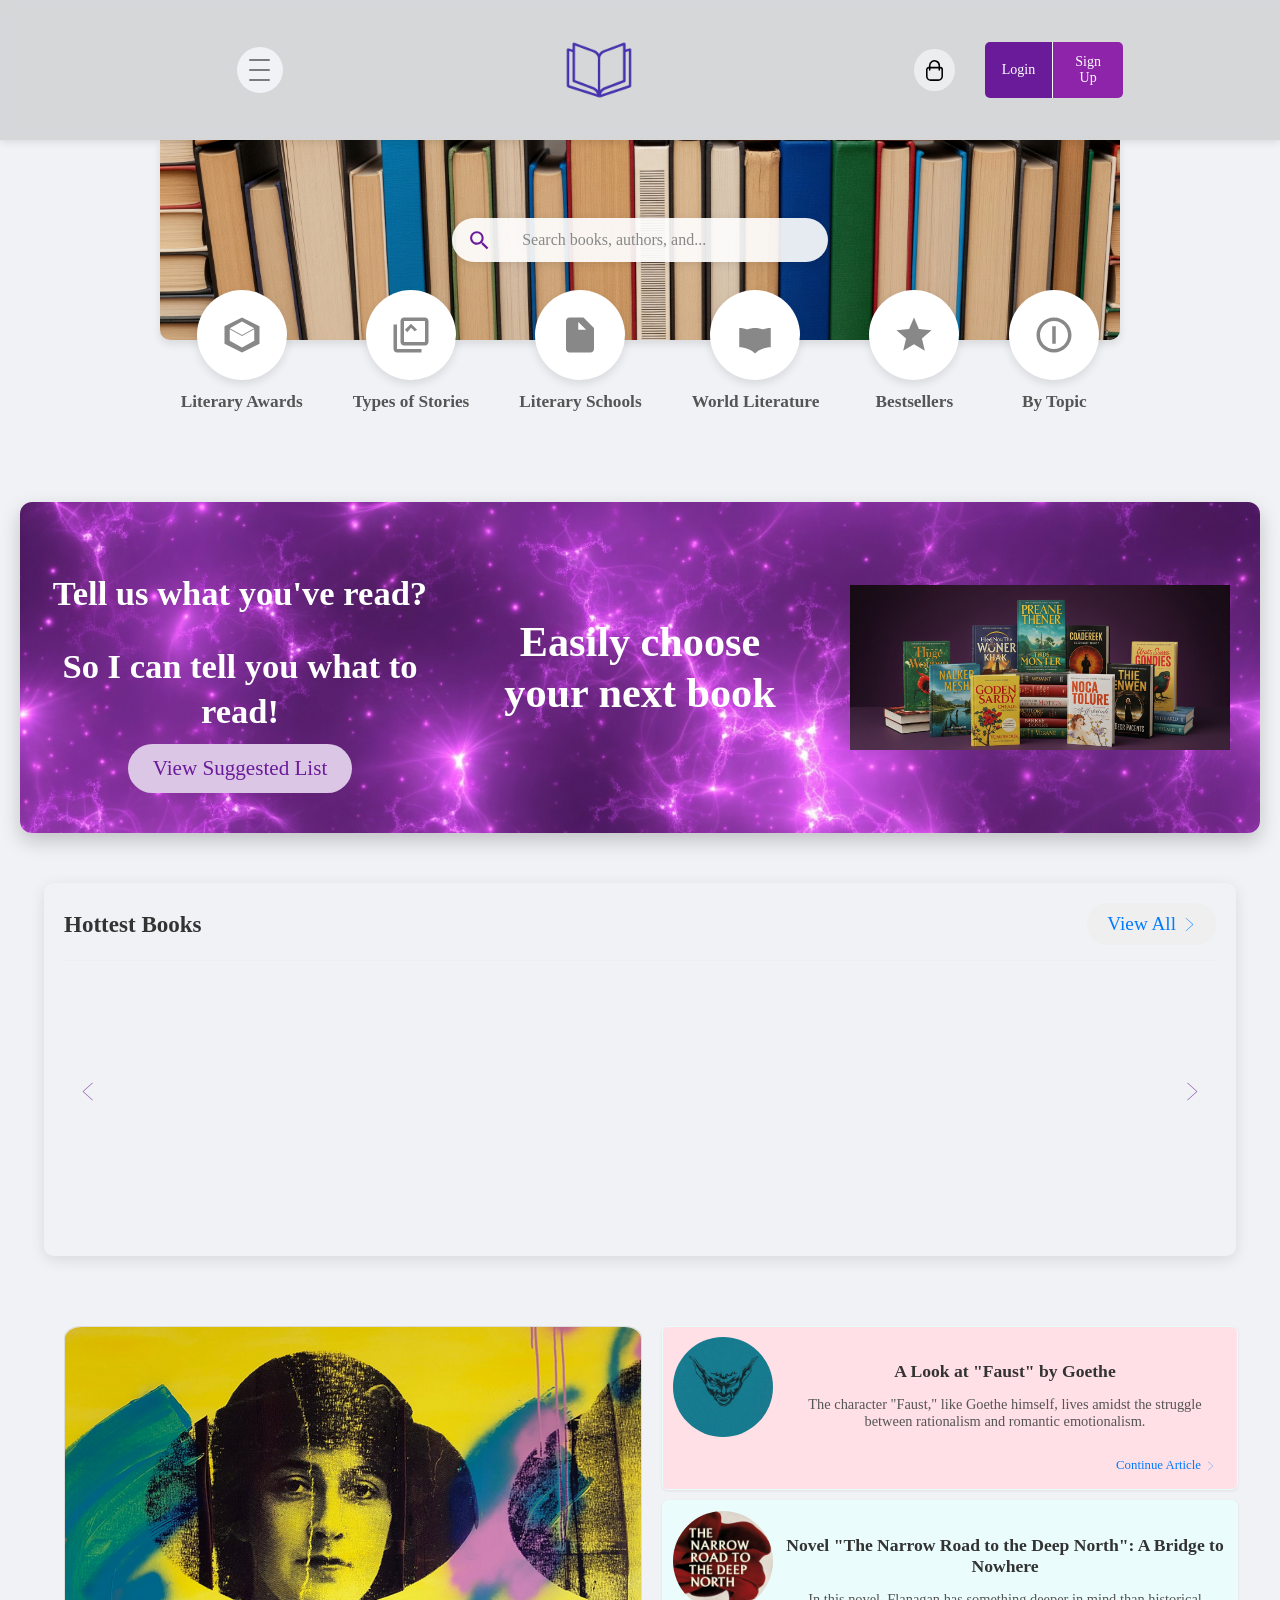
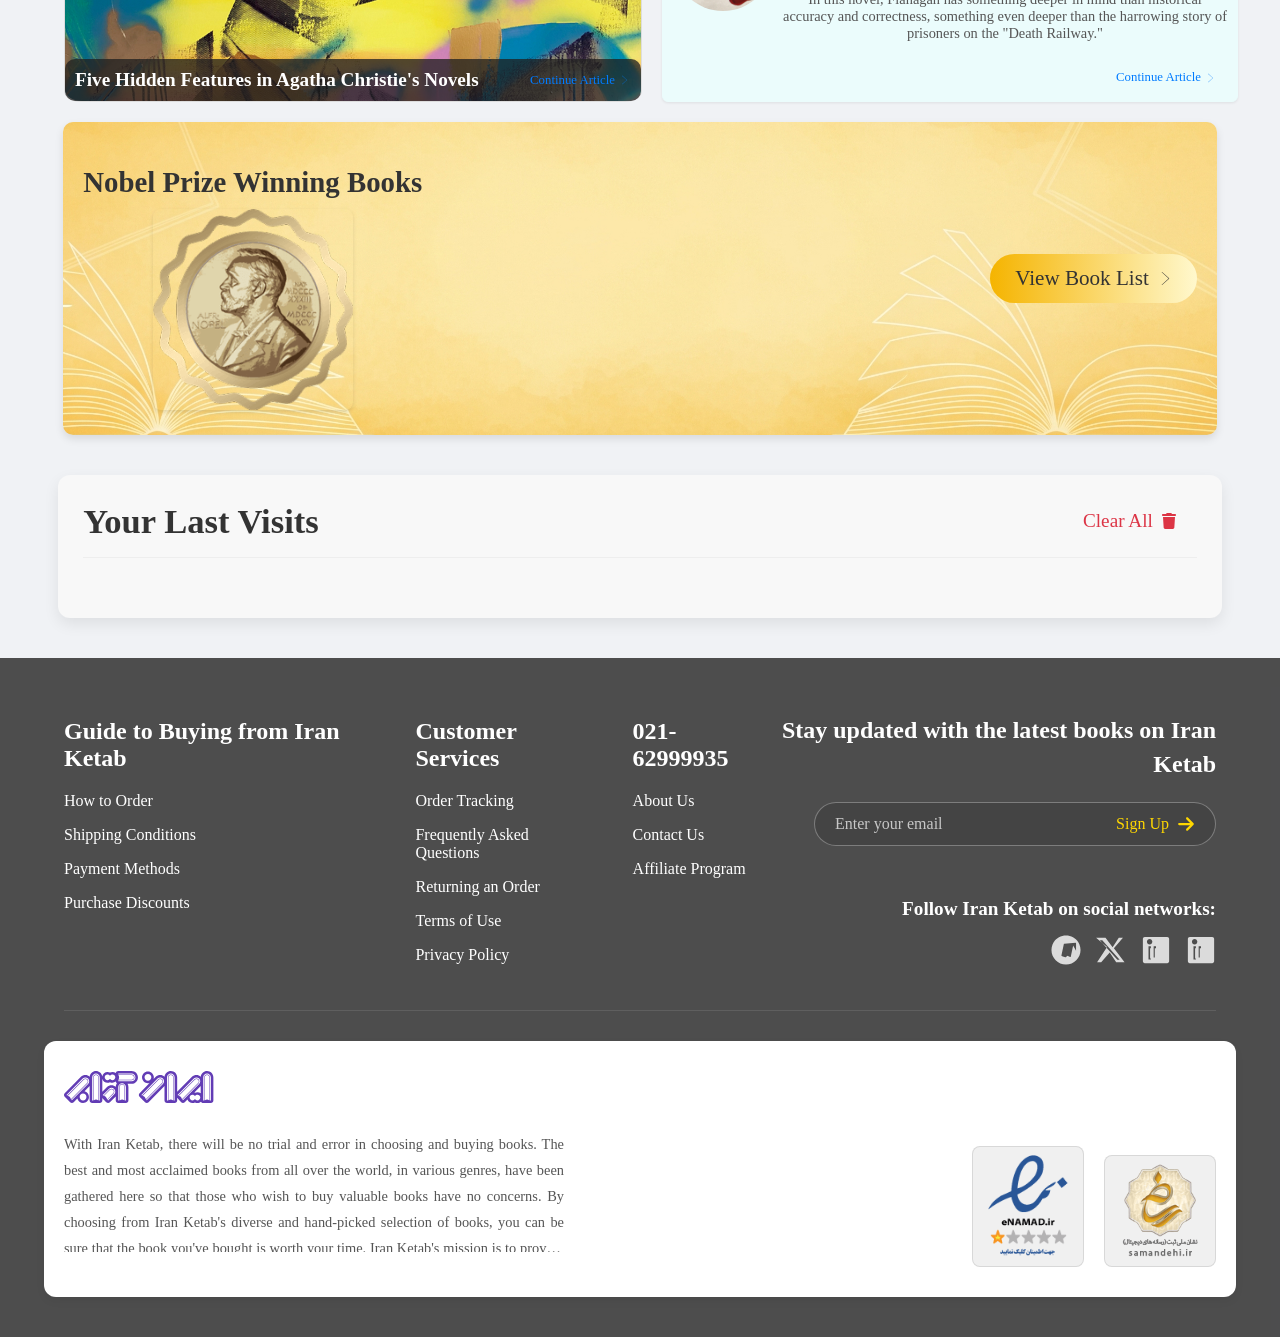
==== iran-ketab/index.html @ e69539ef "rename folder to remove space (fix Vercel function name error)" ====
<!DOCTYPE html>
<html lang="en" dir="ltr">
<head>
    <meta charset="UTF-8">
    <meta name="viewport" content="width=device-width, initial-scale=1.0">
    <title>Iran Ketab</title>
    <link rel="stylesheet" href="./style.css">
</head>

<body>
    

    <header class="main-header">
        <div class="main-header-up">

             <div class="overly-menu"> 
                 <div class="menu">
                 <div class="menu-left">
                    <div class="menu-left-title"><h3>menu</h3><img src="./image/1234-removebg-preview.png" alt="" class="menu-left-exit"></div>
                    <div class="item-left" id="Story-Types-left">
                        <h3>Story Types</h3>
                        <svg xmlns="http://www.w3.org/2000/svg" viewBox="0 0 320 512"><path d="M66.07 477.3c-1.376-1.531-2.048-3.438-2.048-5.344c0-2.188 .891-4.375 2.642-5.938L300.2 256L66.66 45.93c-3.283-2.906-3.58-8-.594-11.28c2.97-3.281 8.019-3.563 11.32-.5938l240.1 216c3.345 3 3.345 8.875 0 11.88L77.38 477.9C74.08 480.9 69.04 480.6 66.07 477.3z"/></svg>
                    </div>
                    <div class="item-left" id="Featured-Books-left">
                        <h3>Featured Books</h3>
                        <svg xmlns="http://www.w3.org/2000/svg" viewBox="0 0 320 512"><path d="M66.07 477.3c-1.376-1.531-2.048-3.438-2.048-5.344c0-2.188 .891-4.375 2.642-5.938L300.2 256L66.66 45.93c-3.283-2.906-3.58-8-.594-11.28c2.97-3.281 8.019-3.563 11.32-.5938l240.1 216c3.345 3 3.345 8.875 0 11.88L77.38 477.9C74.08 480.9 69.04 480.6 66.07 477.3z"/></svg>
                    </div>
                    <div class="item-left" id="Literary-Awards-left">
                        <h3>Literary Awards</h3>
                        <svg xmlns="http://www.w3.org/2000/svg" viewBox="0 0 320 512"><path d="M66.07 477.3c-1.376-1.531-2.048-3.438-2.048-5.344c0-2.188 .891-4.375 2.642-5.938L300.2 256L66.66 45.93c-3.283-2.906-3.58-8-.594-11.28c2.97-3.281 8.019-3.563 11.32-.5938l240.1 216c3.345 3 3.345 8.875 0 11.88L77.38 477.9C74.08 480.9 69.04 480.6 66.07 477.3z"/></svg>
                    </div>
                    <div class="item-left" id="World Literature-left">
                        <h3>World Literature</h3>
                        <svg xmlns="http://www.w3.org/2000/svg" viewBox="0 0 320 512"><path d="M66.07 477.3c-1.376-1.531-2.048-3.438-2.048-5.344c0-2.188 .891-4.375 2.642-5.938L300.2 256L66.66 45.93c-3.283-2.906-3.58-8-.594-11.28c2.97-3.281 8.019-3.563 11.32-.5938l240.1 216c3.345 3 3.345 8.875 0 11.88L77.38 477.9C74.08 480.9 69.04 480.6 66.07 477.3z"/></svg>
                    </div>
                    <div class="item-left" id="Recommended Packages-left">
                        <h3>Recommended Packages</h3>
                        <svg xmlns="http://www.w3.org/2000/svg" viewBox="0 0 320 512"><path d="M66.07 477.3c-1.376-1.531-2.048-3.438-2.048-5.344c0-2.188 .891-4.375 2.642-5.938L300.2 256L66.66 45.93c-3.283-2.906-3.58-8-.594-11.28c2.97-3.281 8.019-3.563 11.32-.5938l240.1 216c3.345 3 3.345 8.875 0 11.88L77.38 477.9C74.08 480.9 69.04 480.6 66.07 477.3z"/></svg>
                    </div>
                    <div class="item-left" id="Cultural Products-left">
                        <h3>Cultural Products</h3>
                        <svg xmlns="http://www.w3.org/2000/svg" viewBox="0 0 320 512"><path d="M66.07 477.3c-1.376-1.531-2.048-3.438-2.048-5.344c0-2.188 .891-4.375 2.642-5.938L300.2 256L66.66 45.93c-3.283-2.906-3.58-8-.594-11.28c2.97-3.281 8.019-3.563 11.32-.5938l240.1 216c3.345 3 3.345 8.875 0 11.88L77.38 477.9C74.08 480.9 69.04 480.6 66.07 477.3z"/></svg>
                    </div>
                </div>
                <div class="menu-line"></div>
                <div class="menu-right">

                    <div class="menu-right-title"><h3></h3><img src="./image/1234-removebg-preview.png" alt="" class="menu-right-exit"></div>
                    <div class="menu-line-right"></div>

                    <div  class="item-right" id="Story-Types-right" >
                        <h3> Romantic story</h3>
                        <h3>Historical story</h3>
                        <h3>Philosophical story</h3>
                        <h3>Fantasy story</h3>
                        <h3>Mystery story</h3>
                        <h3>Crime story</h3>
                        <h3>Science fiction story</h3>
                        <h3>Drama story</h3>
                    </div>
                      <div  class="item-right" id="Featured-Books-right"  >
                        <h3>New York Times Bestsellers</h3>
                        <h3>Top Self-Help Books</h3>
                        <h3>Le Monde's 100 Books of the Century</h3>
                        <h3>The Guardian's Top Picks</h3>
                        <h3>Library's 100 Modern Novels</h3>
                        <h3>Norwegian Book Association's Top Picks</h3>
                        <h3>Best Young Adult Novels</h3>
                    </div>
                    <div  class="item-right" id="Literary-Awards-right">
                        <h3>Nobel Prize in Literature</h3>
                        <h3>Man Booker Prize</h3>
                        <h3>Pulitzer Prize for Fiction</h3>
                        <h3>Prix Goncourt</h3>
                        <h3>International Dublin Literary Award (IMPAC Dublin Award)</h3>
                        <h3>National Book Critics Circle Award</h3>
                        <h3>Hooshang Golshiri Award</h3>
                    </div>
                    <div  class="item-right" id="World-Literature-right" >
                        <h3>Iranian Literature</h3>
                        <h3>American Literature</h3>
                        <h3>French Literature</h3>
                        <h3>Japanese Literature</h3>
                        <h3>Russian Literature</h3>
                        <h3>German Literature</h3>
                        <h3>English Literature</h3>
                        <h3>Canadian Literature</h3>
                    </div>
                    <div  class="item-right" id="Recommended-Packages-right">
                        <h3>30% Off Sale Festival</h3>
                        <h3>Recommended Books</h3>
                        <h3>Iran Ketab Bestsellers</h3>
                        <h3>Iran Ketab New Arrivals</h3>
                        <h3>Newest Books</h3>
                        <h3>Most Awarded Books</h3>
                        <h3>Signed Editions</h3>
                    </div>
                    <div  class="item-right" id="Cultural-Products-right" >
                        <h3>Games & Entertainment</h3>
                        <h3>Audio & Video</h3>
                        <h3>Notebooks</h3>
                        <h3>Book Holders</h3>
                    </div>
                </div>
                 </div> 
             </div>

           

            <div class="header-right">
               <div class="hamburger-menu ">
                  <span class="bar"></span>
                  <span class="bar"></span>
                  <span class="bar"></span>
               </div> 
            </div>

            <div class="header-center logo">
            <img src="./image/logo4.png" alt="Your Site Logo">
            </div>
 
            <div class="header-left">
          <div class="icon-bag">
               <svg xmlns:xlink="http://www.w3.org/1999/xlink" xmlns="http://www.w3.org/2000/svg" width="25" height="25" viewBox="0 0 24 24"><g fill="none" stroke="currentColor" stroke-linecap="round" stroke-linejoin="round" stroke-width="1.5"><path d="M6.45 9.23h11.1a1.85 1.85 0 0 1 1.85 1.85v6.472a3.698 3.698 0 0 1-3.7 3.698H8.3a3.7 3.7 0 0 1-3.7-3.698V11.08a1.849 1.849 0 0 1 1.85-1.85"/><path d="M16.625 11.553V7.381a4.62 4.62 0 0 0-2.852-4.278a4.627 4.627 0 0 0-6.398 4.278v4.172"/></g></svg>
          </div>
          <div class="user-profile-icon">
                <svg viewBox="0 0 24 24">
                    <path d="M12 12c2.21 0 4-1.79 4-4s-1.79-4-4-4-4 1.79-4 4 1.79 4 4 4zm0 2c-2.67 0-8 1.34-8 4v2h16v-2c0-2.66-5.33-4-8-4z"/>
                </svg>
          </div>

          <div class="auth-buttons">
                <button class="login-btn">Login</button>
                <button class="signup-btn">Sign Up</button>
          </div>
            </div>
        </div>

        <!-- <div class="header-center logo">
            <img src="./image/logo4.png" alt="Your Site Logo">
        </div>

        <div class="header-left">
          <div class="icon-bag">
               <svg xmlns:xlink="http://www.w3.org/1999/xlink" xmlns="http://www.w3.org/2000/svg" width="25" height="25" viewBox="0 0 24 24"><g fill="none" stroke="currentColor" stroke-linecap="round" stroke-linejoin="round" stroke-width="1.5"><path d="M6.45 9.23h11.1a1.85 1.85 0 0 1 1.85 1.85v6.472a3.698 3.698 0 0 1-3.7 3.698H8.3a3.7 3.7 0 0 1-3.7-3.698V11.08a1.849 1.849 0 0 1 1.85-1.85"/><path d="M16.625 11.553V7.381a4.62 4.62 0 0 0-2.852-4.278a4.627 4.627 0 0 0-6.398 4.278v4.172"/></g></svg>
          </div>
          <div class="user-profile-icon">
                <svg viewBox="0 0 24 24">
                    <path d="M12 12c2.21 0 4-1.79 4-4s-1.79-4-4-4-4 1.79-4 4 1.79 4 4 4zm0 2c-2.67 0-8 1.34-8 4v2h16v-2c0-2.66-5.33-4-8-4z"/>
                </svg>
          </div>

          <div class="auth-buttons">
                <button class="login-btn">Login</button>
                <button class="signup-btn">Sign Up</button>
          </div>
        </div>
        </div> -->
        <div class="overly-search" id="overly-search-header">
            <div class="search-box-container-header">
                 <input type="text" placeholder="Search books, authors, and..." class="search-input" id="search-input-header">
                    <button type="submit" class="search-button">
                           <svg class="search-icon" viewBox="0 0 24 24">
                           <path d="M15.5 14h-.79l-.28-.27C15.41 12.59 16 11.11 16 9.5 16 5.91 13.09 3 9.5 3S3 5.91 3 9.5 5.91 16 9.5 16c1.61 0 3.09-.59 4.23-1.57l.27.28v.79l5 4.99L20.49 19l-4.99-5zm-6 0C7.01 14 5 11.99 5 9.5S7.01 5 9.5 5 14 7.01 14 9.5 11.99 14 9.5 14z"/>
                            </svg>
                  </button>
            </div>
        <div class="result-search" id="result-search-header"></div>
        </div>
    </header>

    <main>
        
  <div class="banner-top">
    <div class="overly-search" id="overly-search">
        <div class="search-box-container">
          <input type="text" placeholder="Search books, authors, and..." class="search-input" id="search-input-banner">
            <button type="submit" class="search-button">
                <svg class="search-icon" viewBox="0 0 24 24">
                  <path d="M15.5 14h-.79l-.28-.27C15.41 12.59 16 11.11 16 9.5 16 5.91 13.09 3 9.5 3S3 5.91 3 9.5 5.91 16 9.5 16c1.61 0 3.09-.59 4.23-1.57l.27.28v.79l5 4.99L20.49 19l-4.99-5zm-6 0C7.01 14 5 11.99 5 9.5S7.01 5 9.5 5 14 7.01 14 9.5 11.99 14 9.5 14z"/>
                </svg>
            </button>
        </div>
        <div class="result-search" id="result-search-banner"></div>
    </div>
   
</div>

<div class="categories-section">
    <div class="categories-container">
        <div class="category-group">
            <div class="category-item">
                <div class="icon-wrapper">
                    <svg class="category-icon" viewBox="0 0 24 24">
                        <path d="M12 2L2 7v10l10 5 10-5V7L12 2zm0 17.15L5 15.3V8.7l7 3.85 7-3.85v6.6L12 19.15zM12 12L5 8.15 12 4.3l7 3.85L12 12z"/>
                    </svg>
                </div>
            </div>
            <h3>Literary Awards</h3>
        </div>

        <div class="category-group">
            <div class="category-item">
                <div class="icon-wrapper">
                    <svg class="category-icon" viewBox="0 0 24 24">
                        <path d="M4 6H2v14c0 1.1.9 2 2 2h14v-2H4V6zm16-4H8c-1.1 0-2 .9-2 2v12c0 1.1.9 2 2 2h12c1.1 0 2-.9 2-2V4c0-1.1-.9-2-2-2zm0 14H8V4h12v12zM12 5.5l-3.5 3.5 1.41 1.41L12 7.83l2.09 2.09L15.5 9z"/>
                    </svg>
                </div>
            </div>
            <h3>Types of Stories</h3>
        </div>

        <div class="category-group">
            <div class="category-item">
                <div class="icon-wrapper">
                    <svg class="category-icon" viewBox="0 0 24 24">
                        <path d="M14 2H6c-1.1 0-1.99.9-1.99 2L4 20c0 1.1.89 2 1.99 2H18c1.1 0 2-.9 2-2V8l-6-6zm-3 8V4.5L15.5 9H11z"/>
                    </svg>
                </div>
            </div>
            <h3>Literary Schools</h3>
        </div>

        <div class="category-group">
            <div class="category-item">
                <div class="icon-wrapper">
                    <svg class="category-icon" viewBox="0 0 24 24">
                        <path d="M12 11.55C9.64 9.35 6.48 8 3 8v11c3.48 0 6.64 1.35 9 3.55 2.36-2.2 5.52-3.55 9-3.55V8c-3.48 0-6.64 1.35-9 3.55zM12 8c-2.67 0-8 1.34-8 4v2h16v-2c0-2.66-5.33-4-8-4z"/>
                    </svg>
                </div>
            </div>
            <h3>World Literature</h3>
        </div>

        <div class="category-group">
            <div class="category-item">
                <div class="icon-wrapper">
                    <svg class="category-icon" viewBox="0 0 24 24">
                        <path d="M12 17.27L18.18 21l-1.64-7.03L22 9.24l-7.19-.61L12 2 9.19 8.63 2 9.24l5.46 4.73L5.82 21z"/>
                    </svg>
                </div>
            </div>
            <h3>Bestsellers</h3>
        </div>

        <div class="category-group">
            <div class="category-item">
                <div class="icon-wrapper">
                    <svg class="category-icon" viewBox="0 0 24 24">
                        <path d="M11 17h2v-6h-2v6zm1-15C6.48 2 2 6.48 2 12s4.48 10 10 10 10-4.48 10-10S17.52 2 12 2zm0 18c-4.41 0-8-3.59-8-8s3.59-8 8-8 8 3.59 8 8-3.59 8-8 8zm-1-9h2V7h-2v2z"/>
                    </svg>
                </div>
            </div>
            <h3>By Topic</h3>
        </div>
    </div>
</div>

<div class="banner-Suggestions">
    <div class="banner-suggestion-right">
        <div class="text">
            <h2>Tell us what you've read?</h2>
            <h2>So I can tell you what to read!</h2>
        </div>
        <button class="button-seggestion">View Suggested List</button>
    </div>
    <div class="banner-suggestion-center">
        <h2>Easily choose <br>your next book</h2>
    </div>
    <div class="suggestion-left">
        <img src="./image/kotob.png" alt="Books">
    </div>
</div>

<div class="book">
    <div class="book-up">
        <div class="book-up-text">
            <h1>Hottest Books</h1>
        </div>
        <button class="book-up-btn">View All     <svg xmlns="http://www.w3.org/2000/svg" viewBox="0 0 320 512"><path d="M66.07 477.3c-1.376-1.531-2.048-3.438-2.048-5.344c0-2.188 .891-4.375 2.642-5.938L300.2 256L66.66 45.93c-3.283-2.906-3.58-8-.594-11.28c2.97-3.281 8.019-3.563 11.32-.5938l240.1 216c3.345 3 3.345 8.875 0 11.88L77.38 477.9C74.08 480.9 69.04 480.6 66.07 477.3z"/></svg>
        </button>
    </div>
    <div class="book-products">
        <div class="book-products-right">
            <div class="book-products-right-flash">
                <svg xmlns="http://www.w3.org/2000/svg" viewBox="0 0 320 512"><path d="M66.07 477.3c-1.376-1.531-2.048-3.438-2.048-5.344c0-2.188 .891-4.375 2.642-5.938L300.2 256L66.66 45.93c-3.283-2.906-3.58-8-.594-11.28c2.97-3.281 8.019-3.563 11.32-.5938l240.1 216c3.345 3 3.345 8.875 0 11.88L77.38 477.9C74.08 480.9 69.04 480.6 66.07 477.3z"/></svg>
            </div>
        </div>
        <div class="book-products-center">
          
        </div>
        <div class="book-products-left">
            <div class="book-products-left-flash">
                           <svg xmlns="http://www.w3.org/2000/svg" viewBox="0 0 320 512"><path d="M66.07 477.3c-1.376-1.531-2.048-3.438-2.048-5.344c0-2.188 .891-4.375 2.642-5.938L300.2 256L66.66 45.93c-3.283-2.906-3.58-8-.594-11.28c2.97-3.281 8.019-3.563 11.32-.5938l240.1 216c3.345 3 3.345 8.875 0 11.88L77.38 477.9C74.08 480.9 69.04 480.6 66.07 477.3z"/></svg>
            </div>
        </div>
    </div>
</div>
  <!-- <div class="book">
    <div class="book-up">
        <div class="book-up-text">
            <h1>Iran Ketab Bestsellers</h1>
        </div>
        <button class="book-up-btn">View All     <svg xmlns="http://www.w3.org/2000/svg" viewBox="0 0 320 512"><path d="M66.07 477.3c-1.376-1.531-2.048-3.438-2.048-5.344c0-2.188 .891-4.375 2.642-5.938L300.2 256L66.66 45.93c-3.283-2.906-3.58-8-.594-11.28c2.97-3.281 8.019-3.563 11.32-.5938l240.1 216c3.345 3 3.345 8.875 0 11.88L77.38 477.9C74.08 480.9 69.04 480.6 66.07 477.3z"/></svg>
        </button>
    </div>
    <div class="book-products">
        <div class="book-products-right">
            <div class="book-products-right-flash">
                <svg xmlns="http://www.w3.org/2000/svg" viewBox="0 0 320 512"><path d="M66.07 477.3c-1.376-1.531-2.048-3.438-2.048-5.344c0-2.188 .891-4.375 2.642-5.938L300.2 256L66.66 45.93c-3.283-2.906-3.58-8-.594-11.28c2.97-3.281 8.019-3.563 11.32-.5938l240.1 216c3.345 3 3.345 8.875 0 11.88L77.38 477.9C74.08 480.9 69.04 480.6 66.07 477.3z"/></svg>
            </div>
        </div>
        <div class="book-products-center">
        </div>
        <div class="book-products-left">
            <div class="book-products-left-flash">
                           <svg xmlns="http://www.w3.org/2000/svg" viewBox="0 0 320 512"><path d="M66.07 477.3c-1.376-1.531-2.048-3.438-2.048-5.344c0-2.188 .891-4.375 2.642-5.938L300.2 256L66.66 45.93c-3.283-2.906-3.58-8-.594-11.28c2.97-3.281 8.019-3.563 11.32-.5938l240.1 216c3.345 3 3.345 8.875 0 11.88L77.38 477.9C74.08 480.9 69.04 480.6 66.07 477.3z"/></svg>
            </div>
        </div>
    </div>
</div>  -->
  <!-- <div class="book">
    <div class="book-up">
        <div class="book-up-text">
            <h1>Latest Books</h1>
        </div>
        <button class="book-up-btn">View All <svg xmlns="http://www.w3.org/2000/svg" viewBox="0 0 320 512"><path d="M66.07 477.3c-1.376-1.531-2.048-3.438-2.048-5.344c0-2.188 .891-4.375 2.642-5.938L300.2 256L66.66 45.93c-3.283-2.906-3.58-8-.594-11.28c2.97-3.281 8.019-3.563 11.32-.5938l240.1 216c3.345 3 3.345 8.875 0 11.88L77.38 477.9C74.08 480.9 69.04 480.6 66.07 477.3z"/></svg>
        </button>
    </div>
    <div class="book-products">
        <div class="book-products-right">
            <div class="book-products-right-flash">
                <svg xmlns="http://www.w3.org/2000/svg" viewBox="0 0 320 512"><path d="M66.07 477.3c-1.376-1.531-2.048-3.438-2.048-5.344c0-2.188 .891-4.375 2.642-5.938L300.2 256L66.66 45.93c-3.283-2.906-3.58-8-.594-11.28c2.97-3.281 8.019-3.563 11.32-.5938l240.1 216c3.345 3 3.345 8.875 0 11.88L77.38 477.9C74.08 480.9 69.04 480.6 66.07 477.3z"/></svg>
            </div>
        </div>
        <div class="book-products-center">
            <div class="cart">
                <div class="Specifications">
                    <div class="image"><img src="./image/book19" alt="Saeed Razaghi"></div>
                    <div class="text">
                        <h2>Grandma's Stories</h2>
                        <p>Saeed Razaghi</p>
                    </div>
                </div>
                <div class="line"></div>
                <div class="price">
                    <div class="price-discount">
                        <span class="discount">5%</span>
                        <span class="old-price">180,000</span>
                    </div>
                    <div class="price-final"><span>154,000 Tomans</span></div>
                </div>
            </div>
            <div class="cart">
                <div class="Specifications">
                    <div class="image"><img src="./image/book17" alt="Divan Hafez"></div>
                    <div class="text">
                        <h2>Divan Hafez in the Remaining Realm amidst all those Songs</h2>
                        <p>Hafez</p>
                    </div>
                </div>
                <div class="line"></div>
                <div class="price">
                    <div class="price-discount">
                        <span class="discount">5%</span>
                        <span class="old-price">1,600,000</span>
                    </div>
                    <div class="price-final"><span>1,136,000 Tomans</span></div>
                </div>
            </div>
            <div class="cart">
                <div class="Specifications">
                    <div class="image"><img src="./image/book18" alt="Saigyo Hoshi"></div>
                    <div class="text">
                        <h2>Three Buddhist Monks of Japan</h2>
                        <p>Saigyo Hoshi</p>
                    </div>
                </div>
                <div class="line"></div>
                <div class="price">
                    <div class="price-discount">
                        <span class="discount">5%</span>
                        <span class="old-price">188,000</span>
                    </div>
                    <div class="price-final"><span>159,000 Tomans</span></div>
                </div>
            </div>
            <div class="cart">
                <div class="Specifications">
                    <div class="image"><img src="./image/book20" alt="W.D."></div>
                    <div class="text">
                        <h2>Winter Champion</h2>
                        <p>W.D.</p>
                    </div>
                </div>
                <div class="line"></div>
                <div class="price">
                    <div class="price-discount">
                        <span class="discount">5%</span>
                        <span class="old-price">280,000</span>
                    </div>
                    <div class="price-final"><span>238,000 Tomans</span></div>
                </div>
            </div>
            <div class="cart">
                <div class="Specifications">
                    <div class="image"><img src="./image/book21" alt="A.I. Newton"></div>
                    <div class="text">
                        <h2>Space Neighbor</h2>
                        <p>A.I. Newton</p>
                    </div>
                </div>
                <div class="line"></div>
                <div class="price">
                    <div class="price-discount">
                        <span class="discount">5%</span>
                        <span class="old-price">118,000</span>
                    </div>
                    <div class="price-final"><span>100,000 Tomans</span></div>
                </div>
            </div>
            <div class="cart">
                <div class="Specifications">
                    <div class="image"><img src="./image/book22" alt="David Sedaris"></div>
                    <div class="text">
                        <h2>Carefree Holidays</h2>
                        <p>David Sedaris</p>
                    </div>
                </div>
                <div class="line"></div>
                <div class="price">
                    <div class="price-discount">
                        <span class="discount">5%</span>
                        <span class="old-price">217,000</span>
                    </div>
                    <div class="price-final"><span>195,000 Tomans</span></div>
                </div>
            </div>
            <div class="cart">
                <div class="Specifications">
                    <div class="image"><img src="./image/book23" alt="Maryam Navidi"></div>
                    <div class="text">
                        <h2>Journey to the World of Energies</h2>
                        <p>Maryam Navidi</p>
                    </div>
                </div>
                <div class="line"></div>
                <div class="price">
                    <div class="price-discount">
                        <span class="discount">5%</span>
                        <span class="old-price">93,000</span>
                    </div>
                    <div class="price-final"><span>84,000 Tomans</span></div>
                </div>
            </div>
            <div class="cart">
                <div class="Specifications">
                    <div class="image"><img src="./image/book24" alt="Mario Verdone"></div>
                    <div class="text">
                        <h2>History of Italian Cinema</h2>
                        <p>Mario Verdone</p>
                    </div>
                </div>
                <div class="line"></div>
                <div class="price">
                    <div class="price-discount">
                        <span class="discount">5%</span>
                        <span class="old-price">228,000</span>
                    </div>
                    <div class="price-final"><span>205,000 Tomans</span></div>
                </div>
            </div>
        </div>
        <div class="book-products-left">
            <div class="book-products-left-flash">
                <svg xmlns="http://www.w3.org/2000/svg" viewBox="0 0 320 512"><path d="M66.07 477.3c-1.376-1.531-2.048-3.438-2.048-5.344c0-2.188 .891-4.375 2.642-5.938L300.2 256L66.66 45.93c-3.283-2.906-3.58-8-.594-11.28c2.97-3.281 8.019-3.563 11.32-.5938l240.1 216c3.345 3 3.345 8.875 0 11.88L77.38 477.9C74.08 480.9 69.04 480.6 66.07 477.3z"/></svg>
            </div>
        </div>
    </div>
</div>   -->

<div class="articles">
    <div class="articles-right">
        <img src="./image/banner-maghale.jpg" alt="Agatha Christie article">
        <div class="overly">
            <div class="overly-h4"><h4>Five Hidden Features in Agatha Christie's Novels</h4></div>
            <button class="discription-btn">Continue Article <svg xmlns="http://www.w3.org/2000/svg" viewBox="0 0 320 512"><path d="M66.07 477.3c-1.376-1.531-2.048-3.438-2.048-5.344c0-2.188 .891-4.375 2.642-5.938L300.2 256L66.66 45.93c-3.283-2.906-3.58-8-.594-11.28c2.97-3.281 8.019-3.563 11.32-.5938l240.1 216c3.345 3 3.345 8.875 0 11.88L77.38 477.9C74.08 480.9 69.04 480.6 66.07 477.3z"/></svg>
            </button>
        </div>
    </div>
    <div class="articles-left">
        <div class="articles-discription">
            <div class="discription-image"><img src="./image/discription1.jpg" alt=""></div>
            <div class="discription-text">
                <div class="discription-text-hp">
                    <h4>A Look at "Faust" by Goethe</h4>
                    <p>The character "Faust," like Goethe himself, lives amidst the struggle between rationalism and romantic emotionalism.</p>
                </div>
                <div class="discription-text-button">
                    <button class="discription-btn">Continue Article <svg xmlns="http://www.w3.org/2000/svg" viewBox="0 0 320 512"><path d="M66.07 477.3c-1.376-1.531-2.048-3.438-2.048-5.344c0-2.188 .891-4.375 2.642-5.938L300.2 256L66.66 45.93c-3.283-2.906-3.58-8-.594-11.28c2.97-3.281 8.019-3.563 11.32-.5938l240.1 216c3.345 3 3.345 8.875 0 11.88L77.38 477.9C74.08 480.9 69.04 480.6 66.07 477.3z"/></svg>
                    </button>
                </div>
            </div>
        </div>
        <div class="articles-discription">
            <div class="discription-image"><img src="./image/discrption2.jpg" alt=""></div>
            <div class="discription-text">
                <div class="discription-text-hp">
                    <h4>Novel "The Narrow Road to the Deep North": A Bridge to Nowhere</h4>
                    <p>In this novel, Flanagan has something deeper in mind than historical accuracy and correctness, something even deeper than the harrowing story of prisoners on the "Death Railway."</p>
                </div>
                <div class="discription-text-button">
                    <button class="discription-btn">Continue Article <svg xmlns="http://www.w3.org/2000/svg" viewBox="0 0 320 512"><path d="M66.07 477.3c-1.376-1.531-2.048-3.438-2.048-5.344c0-2.188 .891-4.375 2.642-5.938L300.2 256L66.66 45.93c-3.283-2.906-3.58-8-.594-11.28c2.97-3.281 8.019-3.563 11.32-.5938l240.1 216c3.345 3 3.345 8.875 0 11.88L77.38 477.9C74.08 480.9 69.04 480.6 66.07 477.3z"/></svg>
                    </button>
                </div>
            </div>
        </div>
    </div>
</div>

 <!-- <div class="book">
    <div class="book-up">
        <div class="book-up-text">
            <h1>Top Children's Books</h1>
        </div>
        <button class="book-up-btn">View All <svg xmlns="http://www.w3.org/2000/svg" viewBox="0 0 320 512"><path d="M66.07 477.3c-1.376-1.531-2.048-3.438-2.048-5.344c0-2.188 .891-4.375 2.642-5.938L300.2 256L66.66 45.93c-3.283-2.906-3.58-8-.594-11.28c2.97-3.281 8.019-3.563 11.32-.5938l240.1 216c3.345 3 3.345 8.875 0 11.88L77.38 477.9C74.08 480.9 69.04 480.6 66.07 477.3z"/></svg>
        </button>
    </div>
    <div class="book-products">
        <div class="book-products-right">
            <div class="book-products-right-flash">
                <svg xmlns="http://www.w3.org/2000/svg" viewBox="0 0 320 512"><path d="M66.07 477.3c-1.376-1.531-2.048-3.438-2.048-5.344c0-2.188 .891-4.375 2.642-5.938L300.2 256L66.66 45.93c-3.283-2.906-3.58-8-.594-11.28c2.97-3.281 8.019-3.563 11.32-.5938l240.1 216c3.345 3 3.345 8.875 0 11.88L77.38 477.9C74.08 480.9 69.04 480.6 66.07 477.3z"/></svg>
            </div>
        </div>
        <div class="book-products-center">
          
        </div>
        <div class="book-products-left">
            <div class="book-products-left-flash">
                <svg xmlns="http://www.w3.org/2000/svg" viewBox="0 0 320 512"><path d="M66.07 477.3c-1.376-1.531-2.048-3.438-2.048-5.344c0-2.188 .891-4.375 2.642-5.938L300.2 256L66.66 45.93c-3.283-2.906-3.58-8-.594-11.28c2.97-3.281 8.019-3.563 11.32-.5938l240.1 216c3.345 3 3.345 8.875 0 11.88L77.38 477.9C74.08 480.9 69.04 480.6 66.07 477.3z"/></svg>
            </div>
        </div>
    </div>
</div>  -->

<div class="noble">
    <div class="noble-right">
        <div class="noble-text">
            <h2>Nobel Prize Winning Books</h2>
            <img src="./image/nobel.png" alt="Nobel Prize">
        </div>
    </div>
    <div class="noble-left">
        <button>View Book List <svg xmlns="http://www.w3.org/2000/svg" viewBox="0 0 320 512"><path d="M66.07 477.3c-1.376-1.531-2.048-3.438-2.048-5.344c0-2.188 .891-4.375 2.642-5.938L300.2 256L66.66 45.93c-3.283-2.906-3.58-8-.594-11.28c2.97-3.281 8.019-3.563 11.32-.5938l240.1 216c3.345 3 3.345 8.875 0 11.88L77.38 477.9C74.08 480.9 69.04 480.6 66.07 477.3z"/></svg>
        </button>
    </div>
</div>

<div class="last-visit">
    <div class="last-visit-up">
        <h2>Your Last Visits</h2>
        <button class="button-last-visit">
            Clear All <svg xmlns="http://www.w3.org/2000/svg" viewBox="0 0 448 512">
                <path d="M135.2 17.7L128 32H32C14.3 32 0 46.3 0 64S14.3 96 32 96H416c17.7 0 32-14.3 32-32s-14.3-32-32-32H320l-7.2-14.7C307.4 6.9 296.3 0 284.2 0H163.8c-12.1 0-23.2 6.9-28.6 17.7zM416 128H32L53.2 467.4c1.4 25.3 22.1 44.6 47.4 44.6H347.5c25.3 0 46-19.3 47.4-44.6L416 128z"/>
            </svg>
        </button>
    </div>
    <div class="last-visit-continer">
       
    </div>
</div>
    </main>

    <footer>
    <div class="footer-up">
        <div class="footer-up-right">
            <div class="footer-up-right-help">
                <div class="footer-up-right-help-h2"><h2>Guide to Buying from Iran Ketab</h2></div>
                <div class="footer-up-right-help-p">
                    <p>How to Order</p>
                    <p>Shipping Conditions</p>
                    <p>Payment Methods</p>
                    <p>Purchase Discounts</p>
                </div>
            </div>
            <div class="footer-up-right-services">
                <div class="footer-up-right-services-h2"><h2>Customer Services</h2></div>
                <div class="footer-up-right-services-p">
                    <p>Order Tracking</p>
                    <p>Frequently Asked Questions</p>
                    <p>Returning an Order</p>
                    <p>Terms of Use</p>
                    <p>Privacy Policy</p>
                </div>
            </div>
            <div class="footer-up-right-about">
                <div class="footer-up-right-about-h2"><h2>021-62999935</h2></div>
                <div class="footer-up-right-about-p">
                    <p>About Us</p>
                    <p>Contact Us</p>
                    <p>Affiliate Program</p>
                </div>
            </div>
        </div>

        <div class="footer-up-left">
            <div class="footer-up-left-h1"> <h1>Stay updated with the latest books on Iran Ketab</h1></div>
            <div class="footer-up-left-input">
                <input type="email" placeholder="Enter your email" aria-label="Email">
                <button type="submit">
                    Sign Up
                    <svg xmlns="http://www.w3.org/2000/svg" viewBox="0 0 448 512">
                        <path d="M438.6 278.6c12.5-12.5 12.5-32.8 0-45.3l-160-160c-12.5-12.5-32.8-12.5-45.3 0s-12.5 32.8 0 45.3L338.7 224 32 224c-17.7 0-32 14.3-32 32s14.3 32 32 32l306.7 0L233.4 393.4c-12.5 12.5-12.5 32.8 0 45.3s32.8 12.5 45.3 0l160-160z"/>
                    </svg>
                </button>
            </div>
            <div class="footer-up-left-media"> 
                <h1>Follow Iran Ketab on social networks:</h1>
                <div class="media-icons">
                    <svg xmlns="http://www.w3.org/2000/svg" viewBox="0 0 496 512">
                        <path d="M248 8C111.03 8 0 119.03 0 256s111.03 248 248 248 248-111.03 248-248S384.97 8 248 8zm121.8 169.9l-40.7 191.8c-1.1 5.1-6.3 8.3-11.4 5.9l-45.6-21.3-23.7 22.8c-3.3 3.2-8 4.2-12.3 2.3l-55.5-18.4-4.9-1.3c-5.1-1.1-8.3-6.3-5.9-11.4l40.7-191.8c.8-3.9 4-6.6 7.9-6.9l191.8-19.1c5.1-.6 9.4 3.3 9.4 8.4l-.1 129.5z"/>
                    </svg>
                    <svg xmlns="http://www.w3.org/2000/svg" viewBox="0 0 512 512">
                        <path d="M389.2 48h70.6L305.6 224.2 487 464H345L233.7 296.6 88.3 464H18.7l170.6-258L1.6 48H162.6L283.4 207.6 389.2 48zM364.4 421.8h39.7L106.9 88.2H64.9L364.4 421.8z"/>
                    </svg>
                    <svg xmlns="http://www.w3.org/2000/svg" viewBox="0 0 448 512">
                        <path d="M416 32H32C14.3 32 0 46.3 0 64v384c0 17.7 14.3 32 32 32h384c17.7 0 32-14.3 32-32V64c0-17.7-14.3-32-32-32zM135.2 416H96V192h39.2c.8 0 1.5 .7 1.5 1.5v222.9zM224 416h-40V192h40v224zm160-224h-40v224h40V192zM115.2 160c-25.3 0-45.9-20.6-45.9-45.9s20.6-45.9 45.9-45.9 45.9 20.6 45.9 45.9-20.6 45.9-45.9 45.9zm160 224c-17.7 0-32-14.3-32-32V224h-40v160h-40V224h-40v160c0 17.7 14.3 32 32 32h80c17.7 0 32-14.3 32-32V224h-40v160z"/>
                    </svg>
                    <svg xmlns="http://www.w3.org/2000/svg" viewBox="0 0 448 512">
                        <path d="M416 32H32C14.3 32 0 46.3 0 64v384c0 17.7 14.3 32 32 32h384c17.7 0 32-14.3 32-32V64c0-17.7-14.3-32-32-32zM135.2 416H96V192h39.2c.8 0 1.5 .7 1.5 1.5v222.9zM224 416h-40V192h40v224zm160-224h-40v224h40V192zM115.2 160c-25.3 0-45.9-20.6-45.9-45.9s20.6-45.9 45.9-45.9 45.9 20.6 45.9 45.9-20.6 45.9-45.9 45.9zm160 224c-17.7 0-32-14.3-32-32V224h-40v160h-40V224h-40v160c0 17.7 14.3 32 32 32h80c17.7 0 32-14.3 32-32V224h-40v160z"/>
                    </svg>
                </div>
            </div>
        </div>
    </div>

    <div class="footer-down">
        <div class="footer-down-right">
            <img src="./svg/iranketab (1).svg" alt="">
            <p>
                With Iran Ketab, there will be no trial and error in choosing and buying books. The best and most acclaimed books from all over the world, in various genres, have been gathered here so that those who wish to buy valuable books have no concerns. By choosing from Iran Ketab's diverse and hand-picked selection of books, you can be sure that the book you've bought is worth your time. Iran Ketab's mission is to provide a comprehensive atlas of the world's best books and most prestigious literary awards, and it aims to create a literary utopia, offering the best to enthusiasts.
            </p>
        </div>
        <div class="footer-down-left">
            <img src="./image/e-namad.png" alt="">
            <img src="./image/sabt-digital.png" alt="">
        </div>
    </div>
    </footer>
 <script src="./app-oop.js"></script>
</body> 
</html>

  <!-- <div class="items">
     <div class="last-visit-item">
            <div class="last-visit-item-image"><img src="./image/book11" alt=""></div>
            <div class="last-visit-item-text"><p>Wisdoms</p></div>
        </div>
        <div class="last-visit-item">
            <div class="last-visit-item-image"><img src="./image/book12" alt=""></div>
            <div class="last-visit-item-text"><p>Malvin Castle</p></div>
        </div>
        <div class="last-visit-item">
            <div class="last-visit-item-image"><img src="./image/book16" alt=""></div>
            <div class="last-visit-item-text"><p>Man's Search for Meaning</p></div>
        </div>
        <div class="last-visit-item">
            <div class="last-visit-item-image"><img src="./image/book19" alt=""></div>
            <div class="last-visit-item-text"><p>Grandma's Guests</p></div>
        </div>
        <div class="last-visit-item">
            <div class="last-visit-item-image"><img src="./image/book14" alt=""></div>
            <div class="last-visit-item-text"><p>Pieces of a Coherent Whole</p></div>
        </div>
        <div class="last-visit-item">
            <div class="last-visit-item-image"><img src="./image/book22" alt=""></div>
            <div class="last-visit-item-text"><p>Carefree Holidays</p></div>
        </div>
        <div class="last-visit-item">
            <div class="last-visit-item-image"><img src="./image/book29" alt=""></div>
            <div class="last-visit-item-text"><p>Library Lion</p></div>
        </div>
</div>   -->
---- iran-ketab/style.css ----
@font-face {
  font-family: "gandom";
  src: url(./fonts/Roboto-VariableFont_wdth\wght.ttf);
}

* {
  font-family: "gandom";
}

body {
  margin: 0;
  font-family: Arial, sans-serif;
  direction: ltr;
  text-align: left;
  background-color: #f0f2f5;
  /* background-color: #181818; */
}
body.no-scroll {
  overflow: hidden;
}

.main-header {
  position: fixed;
  top: 0;
  left: 0;
  width: 100%;
  z-index: 999;
  display: flex;
  flex-direction: column;
  align-items: center;
  background-color: rgba(180, 180, 180, 0.418);
  backdrop-filter: blur(5px);
  -webkit-backdrop-filter: blur(5px);
  box-shadow: 0 2px 8px rgba(0, 0, 0, 0.1);
}
.main-header-up {
  width: 90%;
  display: flex;
  justify-content: space-around;
  align-items: center;
  padding: 20px 40px;
  margin-left: 80px;
}

.header-right,
.header-center.logo,
.header-left {
  display: flex;
  align-items: center;
  justify-content: space-between;
  /* این مقدار gap رو برای افزایش فاصله بین بخش‌های هدر زیاد کردم */
  gap: 30px; /* قبلا 40px بود، حالا بیشتر شد */
}

.header-center.logo img {
  max-width: 100px;
  border-radius: 5px;
}

.icon-bag {
  background-color: rgba(255, 255, 255, 0.541);
  border-radius: 50%;
  display: flex;
  justify-content: center;
  align-items: center;
  padding: 3%;
  width: 30px;
  height: 30px;
}
ader-center.logo img {
  height: 40px;
  max-width: 150px;
  object-fit: contain;
}

.hamburger-menu {
  width: 30px;
  height: 30px;
  display: flex;
  flex-direction: column;
  justify-content: space-around;
  align-items: center;
  cursor: pointer;
  padding: 8px;
  background-color: #f0f2f5;
  border-radius: 50%;
}
.hamburger-menu.menu-active span:nth-child(1) {
  transform: translateY(10px) rotate(45deg);
}

.hamburger-menu.menu-active span:nth-child(2) {
  opacity: 0;
}

.hamburger-menu.menu-active span:nth-child(3) {
  transform: translateY(-10px) rotate(-45deg);
}
.menu {
  width: 80%;
  height: 300px;
  display: none;
  /* position: absolute; */
  top: 100%;
  left: 0px;
  background-color: rgb(228, 228, 228);
}
.menu-show {
  display: flex;
}
.menu-show-response {
  display: flex;
  width: 100%;
  height: 100%;
  margin-top: 200px;
}
.overly-menu {
  display: none;
}
.overly-menu-show {
  position: fixed;
  top: 0;
  left: 0;
  width: 100vw;
  height: 100vh;
  background-color: rgba(0, 0, 0, 0.8);
  display: flex;
  justify-content: center;
  align-items: center;
  z-index: 999;
  /* visibility: visible;  */
  opacity: 0.9;
  transition: opacity 0.3s ease, visibility 0.3s ease;
  padding-top: 0px;
}
.menu-left {
  width: 40%;
  max-height: 100%;
  display: flex;
  flex-direction: column;
  align-items: flex-start;
  flex-wrap: wrap;
  justify-content: flex-start;
}
.menu-left-response {
  width: 100%;
  height: 100%;
}

.menu-left-title {
  width: 95%;
  display: flex;
  justify-content: space-between;
  align-items: center;
  padding: 0px 13px;
}
.menu-left-title h3 {
  color: #4a148c;
  font-size: 1rem;
}
.menu-left-exit {
  width: 30px;
  max-height: 100%;
}
.item-left {
  min-width: 95%;
  display: flex;
  justify-content: space-between;
  align-items: center;
  padding: 0px 13px;
}
.item-left:hover {
  background-color: #c5c5c5;
}
.item-left svg {
  width: 15px;
  height: 15px;
}
.item-left h3 {
  font-size: 1rem;
  margin: 10px;
  color: #333;
}

.menu-line {
  width: 1px;
  background-color: #c4c2c2;
}

.menu-right {
  width: 60%;
  max-height: 100%;
  display: flex;
  flex-wrap: nowrap;
  flex-direction: column;
  justify-content: flex-start;
  align-items: flex-start;
}
.menu-right-respons {
  display: none;
}
.menu-right-respons-show {
  display: flex;
  width: 100%;
  height: 100%;
}
.menu-right-exit {
  display: none;
}
.menu-right-exit-show {
  display: flex;
  width: 30px;
  max-height: 100%;
}
.item-right {
  width: auto;
  min-width: 100%;
  height: 80%;
  display: none;
  flex-direction: column;
  justify-content: flex-start;
  align-items: flex-start;
  flex-wrap: wrap;
}
.item-right-show {
  display: flex;
}

.item-right h3 {
  font-size: 1rem;
  font-weight: 400;
  color: #1f1f1f;
  margin: 10px;
}
.item-right h3:hover {
  font-weight: 900;
}
.menu-right-title {
  width: 95%;
  display: flex;
  justify-content: space-between;
  align-items: center;
  padding: 0px 10px;
}
.menu-right-title h3 {
  color: #4a148c;
  font-size: 1rem;
}
.menu-line-right {
  width: 100%;
  height: 1px;
  background-color: #a3a3a3c0;
}
.hamburger-menu span {
  display: block;
  width: 70%;
  height: 2px;
  background-color: #3333339f;
  border-radius: 2px;
  transition: all 0.3s ease;
}

.cart-icon {
  width: 40px;
  height: 40px;
  fill: #333333b6;
  cursor: pointer;
  background-color: #f0f2f5;
  border-radius: 50%;
  display: flex;
  justify-content: center;
  align-items: center;
}
.cart-icon svg {
  width: 60%;
  height: 60%;
  fill: #333333b6;
}

.user-profile-icon {
  width: 40px;
  height: 40px;
  background-color: #f0f2f5;
  border-radius: 50%;
  display: flex;
  justify-content: center;
  align-items: center;
  cursor: pointer;
  display: none;
}
.user-profile-icon svg {
  width: 60%;
  height: 60%;
  fill: #333333b6;
}

.auth-buttons {
  display: flex;
}

.auth-buttons button {
  background-color: #691b9a;
  color: white;
  border: none;
  padding: 12px 17px;
  cursor: pointer;
  font-size: 14px;
  transition: background-color 0.3s ease;
  border-radius: 0;
  pointer-events: auto;
}

.auth-buttons .login-btn {
  border-top-left-radius: 5px;
  border-bottom-left-radius: 5px;
  border-right: 1px solid white;
}

.auth-buttons .signup-btn {
  background-color: #8e24aa;
  border-top-right-radius: 5px;
  border-bottom-right-radius: 5px;
  border-left: none;
}

.auth-buttons button:hover {
  background-color: #4a148c;
}

.auth-buttons .signup-btn:hover {
  background-color: #6a1b9a;
}

.banner-top {
  background-image: url(./image/Gemini_Generated_Image_7gb0m97gb0m97gb0\(1\).png);
  width: 75%;
  min-height: 200px;
  background-size: cover;
  background-position: center;
  background-repeat: no-repeat;
  margin: 0 auto;
  margin-top: 60px;
  border-radius: 0px 0px 10px 10px;
  box-shadow: 0 4px 8px rgba(0, 0, 0, 0.1);
  display: flex;
  justify-content: center;
  align-items: center;
  flex-direction: column;
}

.search-box-container-header {
  display: none;
  align-items: center;
  flex-direction: row-reverse;
  background-color: rgba(255, 255, 255, 0.9);
  border-radius: 25px;
  padding: 8px 15px;
  box-shadow: 0 2px 10px rgba(0, 0, 0, 0.1);
  width: 100%;
  max-width: 500px;
}
.search-box-container-header-show {
  display: none;
  align-items: center;
  flex-direction: row-reverse;
  background-color: rgba(255, 255, 255, 0.9);
  border-radius: 25px;
  padding: 8px 15px;
  box-shadow: 0 2px 10px rgba(0, 0, 0, 0.1);
  width: 60%;
  max-width: 500px;
}

.search-box-container {
  display: flex;
  align-items: center;
  flex-direction: row-reverse;
  justify-content: flex-start;
  background-color: rgba(255, 255, 255, 0.9);
  border-radius: 25px;
  padding: 8px 15px;
  box-shadow: 0 2px 10px rgba(0, 0, 0, 0.1);
  width: 60%;
}
.search-box-container-show {
  background-color: rgba(255, 255, 255, 1);
  width: 50%;
}
.result-search {
  display: none;
}
.result-search-show {
  width: 50%;
  background-color: rgba(255, 255, 255, 1);
  box-shadow: 0 2px 10px rgba(0, 0, 0, 0.1);
  display: flex;
  flex-wrap: nowrap;
  justify-content: space-between;
  align-items: center;
  overflow-x: auto;
  scrollbar-width: none;
  -ms-overflow-style: none;
  border-radius: 8px;
  z-index: 9999;
  padding: 10px;
}

.search-continer {
  width: 45%;
  border-radius: 5px;
  background-color: rgb(255, 255, 255);
  display: none;
  justify-content: center;
  align-items: center;
  flex-wrap: nowrap;
  overflow-x: auto;
  border-top: 1px solid rgba(77, 77, 77, 0.856);
}

.overly-search {
  width: 60%;
  height: auto;
  display: flex;
  justify-content: center;
  align-items: center;
}

.overly-search-show {
  position: fixed;
  top: 0;
  left: 0;
  width: 100%;
  height: 100%;
  background-color: rgba(0, 0, 0, 0.8);
  display: flex;
  flex-direction: column;
  justify-content: flex-start;
  align-items: center;
  gap: 5%;
  z-index: 999;
  visibility: visible;
  opacity: 0.9;
  transition: opacity 0.3s ease, visibility 0.3s ease;
  padding-top: 50px;
}
.overly-search-show-header {
  position: fixed;
  top: 0;
  left: 0;
  width: 100vw;
  height: 100vh;
  background-color: rgba(0, 0, 0, 0.8);
  display: flex;
  flex-direction: column;
  justify-content: flex-start;
  align-items: center;
  gap: 5%;
  z-index: 999;
  visibility: visible;
  opacity: 0.9;
  transition: opacity 0.3s ease, visibility 0.3s ease;
  padding-top: 50px;
}

.search-input {
  flex-grow: 1;
  border: none;
  outline: none;
  background: transparent;
  padding: 5px 10px;
  font-size: 16px;
  color: #333;
  text-align: left;
}

.search-input::placeholder {
  color: #888;
  text-align: left;
}

.search-button {
  background: none;
  border: none;
  padding: 0;
  cursor: pointer;
  display: flex;
  justify-content: center;
  margin-right: 10px;
  outline: none;
}

.search-icon {
  width: 25px;
  height: 25px;
  fill: #6a1b9a;
  margin-right: 10px;
  cursor: pointer;
}
.categories-section {
  position: relative;
  bottom: 50px;
  text-align: center;
}

.categories-container {
  display: flex;
  justify-content: center;
  gap: 50px; /* کاهش فاصله بین دایره‌ها برای تناسب بیشتر */
  max-width: 1000px; /* حداکثر عرض کانتینر تنظیم شد */
  margin: 0 auto;
}

.category-group {
  display: flex;
  flex-direction: column;
  align-items: center;
  text-align: center;
}

.category-item {
  display: flex;
  flex-direction: column;
  align-items: center;
  justify-content: center;
  width: 90px; /* 40% کاهش از 150px = 90px */
  height: 90px; /* 40% کاهش از 150px = 90px */
  background-color: #ffffff;
  border-radius: 50%;
  box-shadow: 0 4px 10px rgba(0, 0, 0, 0.1); /* سایه کمی کوچک‌تر شد */
  border: 3px solid transparent;
  transition: transform 0.3s ease, box-shadow 0.3s ease, border-color 0.3s ease;
  padding: 8px; /* پدینگ داخلی تنظیم شد */
  box-sizing: border-box;
  cursor: pointer;
  margin-bottom: 8px; /* فاصله بین دایره و متن تنظیم شد */
}

.category-item:hover {
  transform: translateY(-4px); /* میزان حرکت به بالا تنظیم شد */
  box-shadow: 0 6px 15px rgba(0, 0, 0, 0.15); /* سایه هنگام هاور تنظیم شد */
  border-color: #6a1b9a;
}

.icon-wrapper {
  width: 42px; /* 40% کاهش از 70px = 42px */
  height: 42px; /* 40% کاهش از 70px = 42px */
  display: flex;
  justify-content: center;
  align-items: center;
}

.category-icon {
  width: 100%;
  height: 100%;
  fill: #888;
  transition: fill 0.3s ease;
}

.category-item:hover .category-icon {
  fill: #6a1b9a;
}

.category-group h3 {
  font-size: 0.9em; /* اندازه فونت عنوان تنظیم شد */
  color: #555;
  margin: 0;
  padding-top: 4px; /* پدینگ از بالا تنظیم شد */
}
.banner-Suggestions {
  display: flex;
  justify-content: space-around;
  align-items: center;
  background-image: url(./image/background.png);
  background-size: cover;
  background-position: center center;
  background-repeat: no-repeat;
  color: white;
  padding: 30px 20px;
  margin: 40px auto;
  max-width: 1200px;
  border-radius: 12px;
  box-shadow: 0 8px 20px rgba(0, 0, 0, 0.2);
  flex-wrap: nowrap;
}

.banner-suggestion-right,
.banner-suggestion-center,
.suggestion-left {
  flex: 1;
  padding: 10px;
  text-align: center;
}

.banner-suggestion-right .text h2 {
  font-size: 1.8em;
  margin-bottom: 10px;
  line-height: 1.3;
  color: white;
}

.banner-suggestion-center h2 {
  font-size: 2.2em;
  line-height: 1.2;
  color: white;
}

.button-seggestion {
  background-color: #dcc6e6;
  color: #6a1b99;
  border: none;
  padding: 12px 25px;
  border-radius: 25px;
  font-size: 1.1em;
  cursor: pointer;
  transition: background-color 0.3s ease, transform 0.3s ease;
  white-space: nowrap;
}

.button-seggestion:hover {
  background-color: #ffc107;
  transform: translateY(-2px);
}

.suggestion-left img {
  max-width: 100%;
  height: auto;
  display: block;
  object-fit: contain;
}
.book{
  width: 90%;
  max-width: 1200px;
  margin: 50px auto;
  padding: 20px;
  border-radius: 10px;
  box-shadow: 0 4px 15px rgba(0, 0, 0, 0.1);
}

.book-up {
  display: flex;
  justify-content: space-between;
  align-items: center;
  margin-bottom: 25px;
  padding-bottom: 15px;
  border-bottom: 1px solid #eee;
}

.book-up-text h1 {
  font-size: 1.2em;
  color: #333;
  margin: 0;
  padding: 0;
}

.book-up-btn {
  color: #007bff;
  border: none;
  padding: 10px 20px;
  border-radius: 20px;
  font-size: 1em;
  cursor: pointer;
  transition: background-color 0.3s ease, transform 0.3s ease;
  white-space: nowrap;
  display: flex;
  align-items: center;
  gap: 5px;
}

.book-up-btn svg {
  width: 15px;
  height: 15px;
  fill: #007bff;
  /* این خط رو برای چرخاندن آیکون اضافه کردم */
  /* transform: rotate(180deg); */
}

.book-up-btn:hover {
  transform: translateY(-2px);
}

.book-products {
  display: flex;
  justify-content: space-between;
  align-items: center;
  min-height: 250px;
  position: relative;
}

.book-products-right,
.book-products-left {
  flex-basis: 50px;
  display: flex;
  justify-content: center;
  align-items: center;
  cursor: pointer;
  z-index: 10;
  top: 50%;
  transform: translateY(-50%);
}

.book-products-right {
  right: 0;
}

.book-products-left {
  left: 0;
}
.book-products-right-flash svg {
  transform: rotate(180deg);
}

.book-products-right-flash svg,
.book-products-left-flash svg {
  width: 20px;
  height: 20px;
  fill: #6a1b99;
  padding: 5px;
  border-radius: 50%;
  opacity: 0.7;
  transition: opacity 0.3s ease, transform 0.3s ease;
}
.book-products-right-flash svg:hover {
  background-color: #adadad;
  opacity: 1;
  transform: scale(1.1);
  transform: rotate(180deg);
}

.book-product-flash-inactive :hover {
  background-color: white;
  opacity: 0.5;
}
.book-products-left-flash svg:hover {
  background-color: #adadad;
  opacity: 1;
  transform: scale(1.1);
}

.book-products-center {
  display: flex;
  justify-content: space-evenly;
  gap: 14px;
  flex-wrap: nowrap;
  overflow-x: auto;
  scrollbar-width: none;
  -ms-overflow-style: none;
}

.cart {
  display: flex;
  flex-direction: column;
  background-color: rgba(216, 215, 215, 0.288);
  border-radius: 5px;
}
.Specifications img {
  max-width: 100%;
}
.Specifications .text {
  display: flex;
  flex-direction: column;
  align-items: flex-start;
  width: clamp(140px, 11vw, 200px);
  margin-left: 2px;
}
.Specifications .text h2,
.Specifications .text p {
  font-size: 1rem;
  margin: 2px;
  white-space: nowrap;
  overflow: hidden;
  text-overflow: ellipsis;
  max-width: 100%;
}
.line {
  width: 100%;
  height: 1px;
  background-color: #ccc;
  /* margin: 10px 0; */
  margin-left: auto;
  margin-right: auto;
}
.price {
  display: flex;
  flex-direction: column;
  gap: 2px;
}
.price-discount {
  display: flex;
  justify-content: space-between;
  margin: 5px;
  font-size: 0.8rem;
}
.old-price {
  text-decoration: line-through;
}
.discount {
  background-color: red;
  color: white;
}
.price-final {
  font-size: 1.1rem;
  display: flex;
  justify-content: flex-start;
  margin: 5px;
}

.buttom-cart {
  max-width: 90%;
  background-color: rgba(184, 110, 245, 0.568);
  border-radius: 10px;
  border: 1px solid rgb(213, 124, 255);
  margin-bottom: 5%;
}
.buttom-cart:hover {
  background-color: rgba(153, 54, 235, 0.911);
  transition: 0.5s;
}

.articles {
  display: flex;
  flex-wrap: wrap;
  width: 90%;
  margin: 0 auto;
  gap: 20px;
  padding: 20px;
}

.overly {
  background-color: #1f1f1fc0;
  width: 100%;
  position: absolute;
  bottom: 0px;
  display: flex;
  justify-content: space-between;
  border-radius: 10px;
}

.articles-right {
  display: flex;
  flex-direction: column;
  align-items: center;
  width: 50%;
  flex-shrink: 0;
  border: 1px solid #ddd;
  border-radius: 3%;
  position: relative;
}

.overly-h4 h4 {
  color: white;
  margin: 10px;
}

.articles-right img {
  width: 100%;
  height: 100%;
  object-fit: cover;
  border-radius: 3%;
}

.articles-left {
  flex-grow: 1;
  width: 350px;
  min-width: 300px;
  display: flex;
  flex-direction: column;
  gap: 10px;
}

.articles-discription {
  display: flex;
  gap: 10px;
  border: 1px solid #ebfcfc;
  padding: 10px;
  border-radius: 6px;
  background-color: #ebfcfc;
  box-shadow: 0 1px 3px rgba(0, 0, 0, 0.08);
  flex-wrap: nowrap;
  width: 100%;
  align-items: flex-start;
}

.articles-left .articles-discription:first-child {
  background-color: #ffe0e6;
}

.discription-image {
  flex-shrink: 0;
  width: 100px;
  height: 100px;
  border-radius: 50%;
  overflow: hidden;
}

.discription-image img {
  width: 100%;
  height: 100%;
  object-fit: cover;
}

.discription-text {
  display: flex;
  flex-direction: column;
  flex-grow: 1;
  justify-content: space-between;
}

.discription-text-hp h4 {
  font-size: 1.1rem;
  margin-bottom: 3px;
  color: #333;
  white-space: normal;
  overflow: hidden;
  text-overflow: ellipsis;
  max-width: 100%;
  display: -webkit-box;
  -webkit-line-clamp: 2;
  -webkit-box-orient: vertical;
}

.discription-text-hp p {
  font-size: 0.9rem;
  color: #555;
  white-space: normal;
  overflow: hidden;
  text-overflow: ellipsis;
  max-width: 100%;
  display: -webkit-box;
  -webkit-line-clamp: 3;
  -webkit-box-orient: vertical;
}

.discription-text-button {
  display: flex;
  justify-content: flex-end;
  align-items: flex-end;
  margin-top: 8px;
}

.discription-btn {
  background-color: transparent;
  color: #007bff;
  padding: 6px 12px;
  border-radius: 4px;
  font-size: 0.8rem;
  display: flex;
  align-items: center;
  gap: 4px;
  transition: color 0.3s ease;
  border: none;
}

.discription-btn:hover {
  color: #003a77;
}

.discription-btn svg {
  width: 10px;
  height: 10px;
  fill: #007bff;
  /* transform: rotate(180deg); */
  transition: fill 0.3s ease;
}

.discription-btn:hover svg {
  fill: #0056b3;
}

.noble {
  width: 87%;
  margin: 0 auto;
  display: flex;
  flex-wrap: wrap;
  justify-content: space-between;
  align-items: center;
  padding: 20px;
  border-radius: 10px;
  box-shadow: 0 4px 8px rgba(0, 0, 0, 0.1);
  background-image: url(./image/background3.png);
  background-size: cover;
  background-position: center;
  background-repeat: no-repeat;
}

.noble-right {
  display: flex;
  align-items: center;
  justify-content: space-between;
  flex-grow: 1;
  padding-right: 20px;
}

.noble-text h2 {
  color: #333;
  font-size: 1.5em;
  margin-bottom: 10px;
}

.noble-right img {
  max-width: 200px;
  height: auto;
  border-radius: 8px;
  box-shadow: 0 2px 4px rgba(0, 0, 0, 0.1);
}

.noble-left {
  display: flex;
  align-items: center;
  flex-shrink: 0;
}

.noble-left button {
  /* گرادینت از زرد پررنگ به زرد کمرنگ */
  background: linear-gradient(to right, #f5b400, #fff8cd);
  color: #333; /* رنگ متن رو به مشکی تغییر دادم تا روی گرادینت زرد بهتر دیده بشه */
  padding: 12px 25px;
  border: none;
  border-radius: 25px;
  font-size: 1.1em;
  cursor: pointer;
  /* transition رو برای تغییر رنگ گرادینت به صورت نرم اضافه کردم */
  transition: background 0.3s ease;
  display: flex;
  align-items: center;
  gap: 8px;
}

.noble-left button:hover {
  /* در هاور، گرادینت رو کمی تغییر میدیم تا حس تعامل ایجاد بشه */
  background: linear-gradient(to top, #ffd700, #fffacd);
}

.noble-left button svg {
  width: 15px;
  height: 15px;
  fill: #333; /* رنگ آیکون رو هم به مشکی تغییر دادم */
}
.last-visit {
  width: 87%;
  margin: 40px auto;
  padding: 25px;
  background-color: #f8f8f8;
  border-radius: 12px;
  box-shadow: 0 6px 15px rgba(0, 0, 0, 0.08);
  font-family: Arial, sans-serif;
}

.last-visit-up {
  display: flex;
  justify-content: space-between;
  align-items: center;
  margin-bottom: 25px;
  border-bottom: 1px solid #eee;
  padding-bottom: 15px;
}

.last-visit-up h2 {
  color: #333;
  font-size: 1.8em;
  margin: 0;
  font-weight: bold;
}

.last-visit-up button {
  background-color: transparent;
  color: #dc3546;
  padding: 10px 20px;
  border: none;
  border-radius: 25px;
  font-size: 1em;
  cursor: pointer;
  transition: color 0.3s ease;
  display: flex;
  align-items: center;
  gap: 8px;
}

.last-visit-up button:hover {
  color: #c82333;
}

.last-visit-up button svg {
  width: 16px;
  height: 16px;
  fill: #dc3545;
  transition: fill 0.3s ease;
}

.last-visit-up button:hover svg {
  fill: #c82333;
}

.last-visit-continer {
  display: flex;
  /* flex-wrap: wrap; <-- این خط حذف شد تا آیتم‌ها به خط بعدی نروند */
  gap: 20px;
  /* justify-content: flex-start; <-- این خط دیگر ضروری نیست، چون آیتم‌ها wrap نمی‌شوند */
  overflow-x: auto; /* اسکرول افقی را فعال می‌کند */
  padding-bottom: 10px; /* برای جلوگیری از بریده شدن احتمالی اسکرول‌بار */
  scrollbar-width: none;
  -ms-overflow-style: none;
}

/* این کلاس برای آیتم‌های flex-item که نباید shrink بشن، مفید است */
.last-visit-item {
  display: flex;
  flex-direction: column;
  align-items: center;
  width: 140px;
  border-radius: 8px;
  box-shadow: 0 2px 5px rgba(0, 0, 0, 0.05);
  padding: 10px;
  text-align: center;
  transition: transform 0.2s ease;
  flex-shrink: 0; /* مهم: از کوچک شدن آیتم‌ها جلوگیری می‌کند */
}

.last-visit-item:hover {
  transform: translateY(-5px);
}

.last-visit-item-image {
  width: 100px;
  height: 140px;
  overflow: hidden;
  margin-bottom: 10px;
  border-radius: 5px;
  box-shadow: 0 1px 3px rgba(0, 0, 0, 0.1);
}

.last-visit-item-image img {
  width: 100%;
  height: 100%;
  object-fit: cover;
  display: block;
}

.last-visit-item-text p {
  color: #555;
  font-size: 0.8em;
  margin: 0;
  white-space: nowrap;
  overflow: hidden;
  text-overflow: ellipsis;
  max-width: 100%;
  width: 100px;
}
.last-visit-item-text h2 {
  color: #555;
  font-size: 0.8em;
  margin: 0;
  white-space: nowrap;
  overflow: hidden;
  text-overflow: ellipsis;
  max-width: 100%;
  width: 100px;
}

footer {
  width: 100%;
  background-color: #333333dc;
  color: #fff;
  padding: 40px 0;
  font-family: Arial, sans-serif;
}

.footer-up {
  width: 90%;
  margin: 0 auto;
  display: flex;
  justify-content: space-between;
  padding-bottom: 30px;
  border-bottom: 1px solid rgba(255, 255, 255, 0.1);
}

.footer-up-right {
  display: flex;
  gap: 50px;
  flex-grow: 1;
  justify-content: flex-start;
}

.footer-up-left {
  flex-shrink: 0;
  width: 40%;
  display: flex;
  flex-direction: column;
  align-items: flex-end;
  text-align: right;
}

.footer-up-left-h1 h1 {
  font-size: 1.5em;
  color: #fff;
  margin-bottom: 20px;
  line-height: 1.4;
}

.footer-up-left-input {
  display: flex;
  align-items: center;
  width: 100%;
  max-width: 400px;
  margin-bottom: 20px;
  border: 1px solid rgba(255, 255, 255, 0.3);
  border-radius: 25px;
  overflow: hidden;
  background-color: #444;
}

.footer-up-left-input input[type="email"] {
  flex-grow: 1;
  padding: 12px 20px;
  border: none;
  background-color: transparent;
  color: #fff;
  outline: none;
  font-size: 1em;
  direction: ltr;
  text-align: left;
}

.footer-up-left-input input::placeholder {
  color: rgba(255, 255, 255, 0.7);
}

.footer-up-left-input button {
  background-color: transparent;
  color: #ffd700;
  padding: 12px 20px;
  border: none;
  font-size: 1em;
  cursor: pointer;
  transition: color 0.3s ease;
  display: flex;
  align-items: center;
  gap: 8px;
  white-space: nowrap;
}

.footer-up-left-input button:hover {
  color: #fffacd;
}

.footer-up-left-input button svg {
  width: 18px;
  height: 18px;
  fill: #ffd700;
  transition: fill 0.3s ease, transform 0.3s ease;
}

.footer-up-left-input button:hover svg {
  fill: #fffacd;
}

.footer-up-left-media {
  margin-top: 20px;
}

.footer-up-left-media h1 {
  font-size: 1.2em;
  color: #fff;
  margin-bottom: 15px;
}

.media-icons {
  display: flex;
  gap: 15px;
  justify-content: flex-end;
}

.media-icons svg {
  width: 30px;
  height: 30px;
  fill: rgba(255, 255, 255, 0.8);
  cursor: pointer;
  transition: fill 0.3s ease, transform 0.2s ease;
}

.media-icons svg:hover {
  fill: #ffd700;
  transform: translateY(-3px);
}

.footer-down {
  width: 90%;
  margin: 30px auto 0 auto;
  display: flex;
  justify-content: space-between;
  align-items: flex-end;
  background-color: #fff;
  padding: 30px 20px;
  border-radius: 12px;
  box-shadow: 0 4px 10px rgba(0, 0, 0, 0.05);
  color: #333;
}

.footer-down-right {
  flex-grow: 1;
  display: flex;
  flex-direction: column;
  align-items: flex-start;
  padding-right: 30px;
}

.footer-down-right img {
  max-width: 150px;
  height: auto;
  margin-bottom: 15px;
  filter: none;
}

.footer-down-right p {
  font-size: 0.9em;
  color: #555;
  line-height: 1.8;
  text-align: justify;
  max-width: 500px;
  height: 120px;
  overflow: hidden;
  text-overflow: ellipsis;
  display: -webkit-box;
  -webkit-line-clamp: 5;
  -webkit-box-orient: vertical;
}

.footer-down-left {
  flex-shrink: 0;
  display: flex;
  gap: 20px;
  align-items: flex-end;
}

.footer-down-left img {
  max-width: 100px;
  height: auto;
  border: 1px solid rgba(0, 0, 0, 0.1);
  border-radius: 8px;
  padding: 5px;
  background-color: #f0f0f0;
}

@media (max-width: 999px) {
  .main-header-up {
    margin-left: 0px;
  }
  .banner-top {
    display: none;
  }
  .search-box-container-header {
    display: flex;
  }
  .user-profile-icon {
    display: flex;
  }

  .auth-buttons {
    display: none;
    pointer-events: none;
  }

  .main-header {
    padding: 10px 20px;
  }

  .header-right,
  .header-center.logo,
  .header-left {
    /* در حالت ریسپانسیو، gap رو کمتر نگه داشتم تا فضا کم نیاد */
    gap: 15px;
  }

  .header-center.logo img {
    height: 50px;
  }

  .cart-icon,
  .user-profile-icon {
    width: 35px;
    height: 35px;
  }
  .cart-icon svg {
    width: 60%;
    height: 60%;
  }
  .categories-section {
    position: relative;
    bottom: 0px;
    margin-top: 10px;
    top: 90px;
  }
  .categories-container {
    flex-wrap: nowrap;
    overflow-x: auto;
    -webkit-overflow-scrolling: touch;
    &::-webkit-scrollbar {
      display: none; /* نوار اسکرول رو کاملا پنهان می‌کنه */
      width: 0; /* مطمئن میشه هیچ فضایی هم اشغال نکنه */
      height: 0;
      scrollbar-width: none;
    }
    .category-icon {
      fill: #ffffff; /* اگه آیکون از fill استفاده می‌کنه */
      /* یا اگه آیکون stroke="currentColor" داره و با color کنترل میشه: */
      /* color: #FFA500; */
    }
    .category-item {
      background-color: rgb(219, 143, 0);
    }
    .category-item:hover {
      transform: translateY(-4px); /* میزان حرکت به بالا تنظیم شد */
      box-shadow: 0 6px 15px rgba(0, 0, 0, 0.15); /* سایه هنگام هاور تنظیم شد */
      border-color: #f7c05c;
    }
    .category-item:hover .category-icon {
      fill: #ffffff;
    }
  }
  .banner-Suggestions {
    margin-top: 110px;
  }
  .-products-left,
  .-products-right {
    display: none;
  }
  .articles {
    flex-direction: column;
    align-items: center;
  }
  .articles-right {
    width: 70%;
  }
  .articles-right img {
    width: 100%;
  }
  .articles-left {
    width: 70%;
  }
  .footer-down,
  .footer-up-right-help,
  .footer-up-right-services {
    display: none;
  }
  .footer-up-left-input {
    display: none;
  }
}

@media (max-width: 768px) {
  .search-box-container {
    width: 80%;
    padding: 6px 12px;
  }
  .search-input {
    font-size: 15px;
  }
  .search-icon {
    width: 18px;
    height: 18px;
    margin-right: 8px;
  }
  .banner-suggestion-center {
    display: none;
  }
  .banner-suggestion-right .text h2 {
    font-size: 1.5em;
  }
  .button-seggestion {
    padding: 8px 20px;
  }
  .overly-h4 h4 {
    font-size: 0.8rem;
  }
  .noble {
    flex-direction: column;
    align-items: center;
    justify-content: center;
  }
}

@media (max-width: 480px) {
  .search-box-container {
    width: 90%;
    padding: 5px 10px;
    border-radius: 20px;
  }
  .search-input {
    font-size: 14px;
  }
  .search-icon {
    width: 16px;
    height: 16px;
    margin-right: 5px;
  }
  .main-header {
    padding: 8px 15px;
  }

  .header-right,
  .header-center.logo,
  .header-left {
    gap: 10px;
  }

  .header-center.logo img {
    height: 50px;
  }

  .cart-icon,
  .user-profile-icon {
    width: 30px;
    height: 30px;
  }
  .cart-icon svg {
    width: 60%;
    height: 60%;
  }

  .button-seggestion {
    font-size: 1rem;
  }
  .banner-suggestion-right .text h2 {
    font-size: 1rem;
  }
  .-up-text h1 {
    font-size: 1.2rem;
  }
  .overly-h4 h4 {
    font-size: 0.6rem;
  }
  .last-visit-up h2 {
    font-size: 1.2rem;
  }
  .footer-up {
    flex-direction: column;
    justify-content: center;
    align-items: center;
  }
}

main {
  padding-top: 80px;
  text-align: center;
  font-size: 1.2em;
  color: #555;
}

::-webkit-scrollbar {
  width: 5px; /* عرض اسکرول بار عمودی */
  height: 5px;
}
::-webkit-scrollbar-track {
  background: transparent;
}

::-webkit-scrollbar-thumb {
  background: #9864f8;
  border-radius: 10px;
}

::-webkit-scrollbar-thumb:hover {
  background: #6a0dad;
}

::-webkit-scrollbar-corner {
  background: transparent;
}
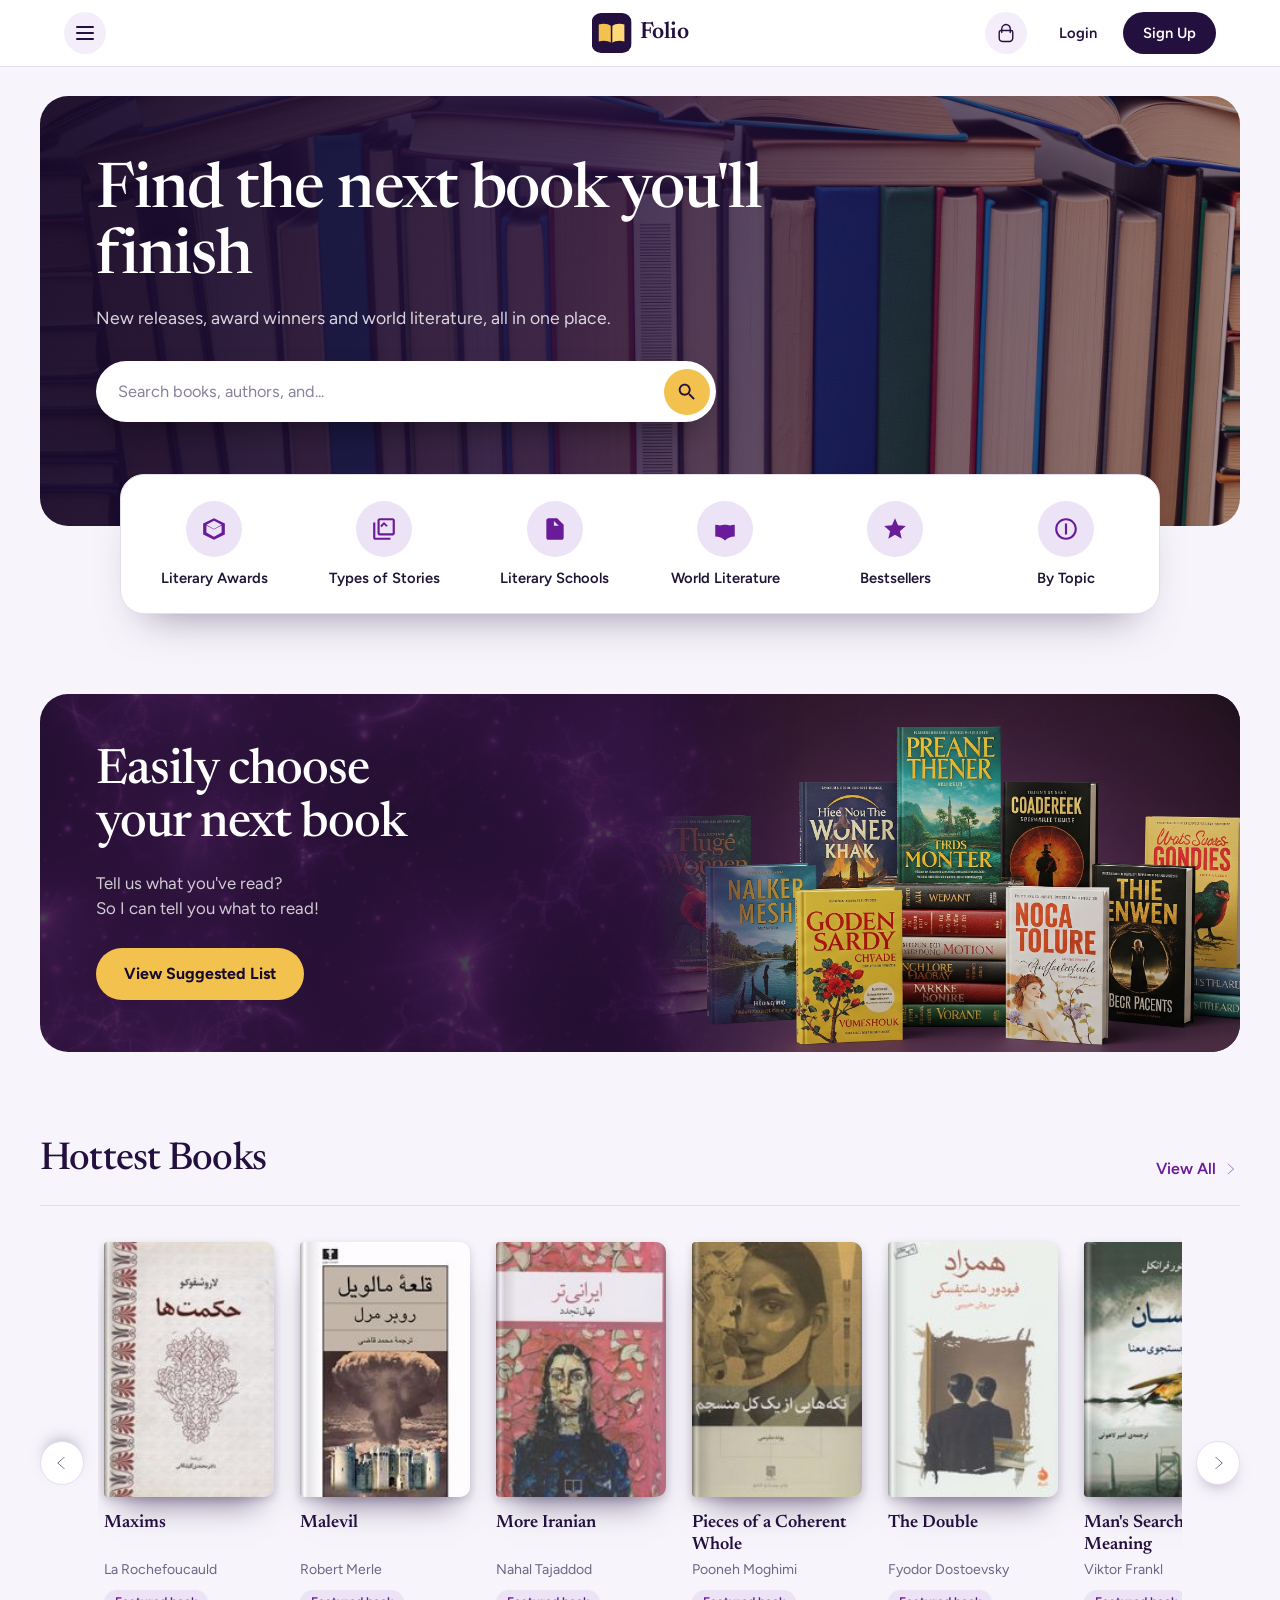
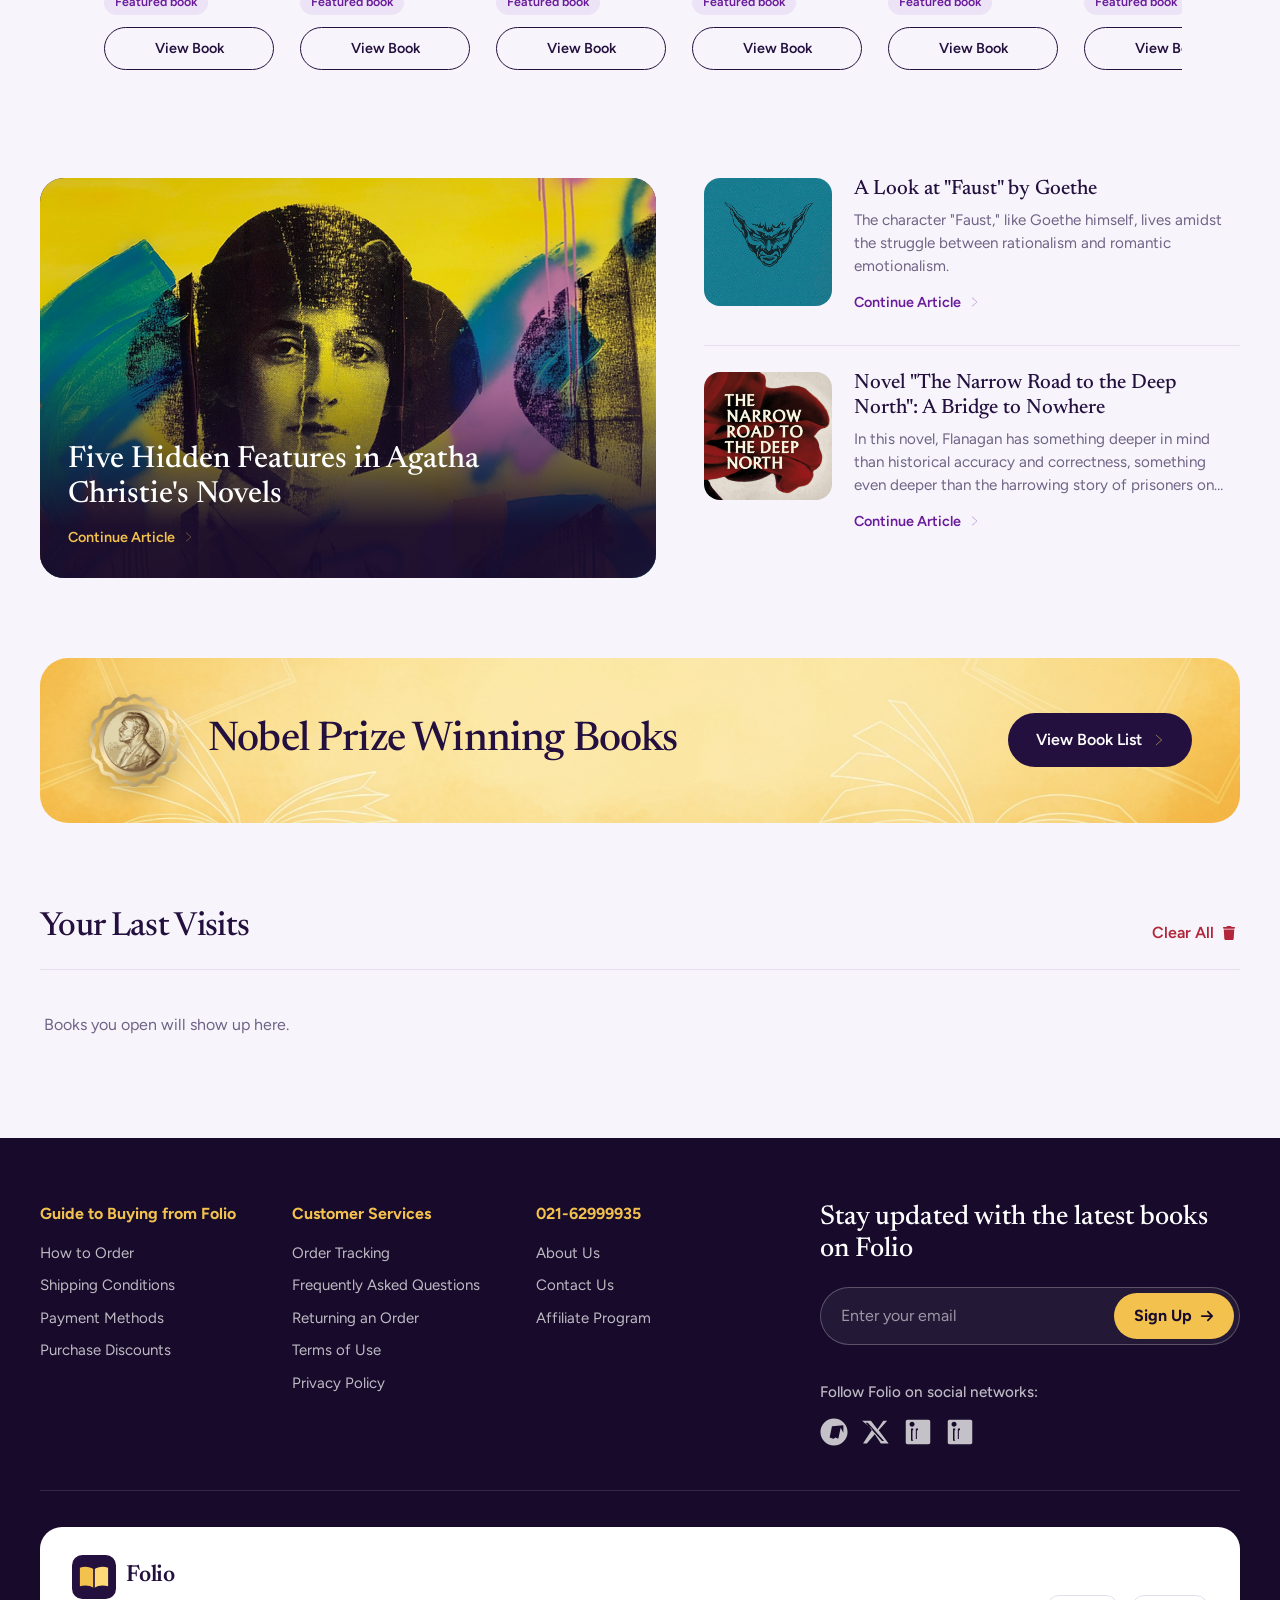
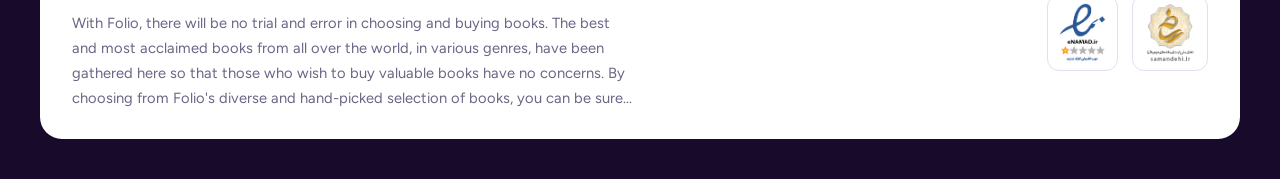
==== commit 4dfea04c: "Replace books API with Open Library, add fallback books, redesign UI" ====
--- a/iran-ketab/index.html
+++ b/iran-ketab/index.html
@@ -3,7 +3,13 @@
 <head>
     <meta charset="UTF-8">
     <meta name="viewport" content="width=device-width, initial-scale=1.0">
-    <title>Iran Ketab</title>
+    <title>Folio | Books from around the world</title>
+    <meta name="theme-color" content="#24103f">
+    <link rel="icon" type="image/svg+xml" href="./favicon.svg">
+    <link rel="apple-touch-icon" href="./favicon.png">
+    <link rel="preconnect" href="https://fonts.googleapis.com">
+    <link rel="preconnect" href="https://fonts.gstatic.com" crossorigin>
+    <link href="https://fonts.googleapis.com/css2?family=Figtree:wght@400;500;600;700&family=Newsreader:opsz,wght@6..72,400;6..72,500;6..72,600&display=swap" rel="stylesheet">
     <link rel="stylesheet" href="./style.css">
 </head>
 
@@ -89,8 +95,8 @@
                     <div  class="item-right" id="Recommended-Packages-right">
                         <h3>30% Off Sale Festival</h3>
                         <h3>Recommended Books</h3>
-                        <h3>Iran Ketab Bestsellers</h3>
-                        <h3>Iran Ketab New Arrivals</h3>
+                        <h3>Folio Bestsellers</h3>
+                        <h3>Folio New Arrivals</h3>
                         <h3>Newest Books</h3>
                         <h3>Most Awarded Books</h3>
                         <h3>Signed Editions</h3>
@@ -108,7 +114,7 @@
            
 
             <div class="header-right">
-               <div class="hamburger-menu ">
+               <div class="hamburger-menu" role="button" tabindex="0" aria-label="Open menu">
                   <span class="bar"></span>
                   <span class="bar"></span>
                   <span class="bar"></span>
@@ -116,7 +122,8 @@
             </div>
 
             <div class="header-center logo">
-            <img src="./image/logo4.png" alt="Your Site Logo">
+            <img src="./favicon.svg" alt="Folio logo">
+            <span class="brand-name">Folio</span>
             </div>
  
             <div class="header-left">
@@ -137,7 +144,7 @@
         </div>
 
         <!-- <div class="header-center logo">
-            <img src="./image/logo4.png" alt="Your Site Logo">
+            <img src="./favicon.svg" alt="Folio logo">
         </div>
 
         <div class="header-left">
@@ -172,6 +179,8 @@
     <main>
         
   <div class="banner-top">
+    <h1 class="hero-title">Find the next book you'll finish</h1>
+    <p class="hero-lead">New releases, award winners and world literature, all in one place.</p>
     <div class="overly-search" id="overly-search">
         <div class="search-box-container">
           <input type="text" placeholder="Search books, authors, and..." class="search-input" id="search-input-banner">
@@ -299,7 +308,7 @@
   <!-- <div class="book">
     <div class="book-up">
         <div class="book-up-text">
-            <h1>Iran Ketab Bestsellers</h1>
+            <h1>Folio Bestsellers</h1>
         </div>
         <button class="book-up-btn">View All     <svg xmlns="http://www.w3.org/2000/svg" viewBox="0 0 320 512"><path d="M66.07 477.3c-1.376-1.531-2.048-3.438-2.048-5.344c0-2.188 .891-4.375 2.642-5.938L300.2 256L66.66 45.93c-3.283-2.906-3.58-8-.594-11.28c2.97-3.281 8.019-3.563 11.32-.5938l240.1 216c3.345 3 3.345 8.875 0 11.88L77.38 477.9C74.08 480.9 69.04 480.6 66.07 477.3z"/></svg>
         </button>
@@ -575,7 +584,7 @@
     <div class="footer-up">
         <div class="footer-up-right">
             <div class="footer-up-right-help">
-                <div class="footer-up-right-help-h2"><h2>Guide to Buying from Iran Ketab</h2></div>
+                <div class="footer-up-right-help-h2"><h2>Guide to Buying from Folio</h2></div>
                 <div class="footer-up-right-help-p">
                     <p>How to Order</p>
                     <p>Shipping Conditions</p>
@@ -604,7 +613,7 @@
         </div>
 
         <div class="footer-up-left">
-            <div class="footer-up-left-h1"> <h1>Stay updated with the latest books on Iran Ketab</h1></div>
+            <div class="footer-up-left-h1"> <h1>Stay updated with the latest books on Folio</h1></div>
             <div class="footer-up-left-input">
                 <input type="email" placeholder="Enter your email" aria-label="Email">
                 <button type="submit">
@@ -615,7 +624,7 @@
                 </button>
             </div>
             <div class="footer-up-left-media"> 
-                <h1>Follow Iran Ketab on social networks:</h1>
+                <h1>Follow Folio on social networks:</h1>
                 <div class="media-icons">
                     <svg xmlns="http://www.w3.org/2000/svg" viewBox="0 0 496 512">
                         <path d="M248 8C111.03 8 0 119.03 0 256s111.03 248 248 248 248-111.03 248-248S384.97 8 248 8zm121.8 169.9l-40.7 191.8c-1.1 5.1-6.3 8.3-11.4 5.9l-45.6-21.3-23.7 22.8c-3.3 3.2-8 4.2-12.3 2.3l-55.5-18.4-4.9-1.3c-5.1-1.1-8.3-6.3-5.9-11.4l40.7-191.8c.8-3.9 4-6.6 7.9-6.9l191.8-19.1c5.1-.6 9.4 3.3 9.4 8.4l-.1 129.5z"/>
@@ -636,9 +645,9 @@
 
     <div class="footer-down">
         <div class="footer-down-right">
-            <img src="./svg/iranketab (1).svg" alt="">
+            <div class="footer-brand"><img src="./favicon.svg" alt="Folio logo"><span class="brand-name">Folio</span></div>
             <p>
-                With Iran Ketab, there will be no trial and error in choosing and buying books. The best and most acclaimed books from all over the world, in various genres, have been gathered here so that those who wish to buy valuable books have no concerns. By choosing from Iran Ketab's diverse and hand-picked selection of books, you can be sure that the book you've bought is worth your time. Iran Ketab's mission is to provide a comprehensive atlas of the world's best books and most prestigious literary awards, and it aims to create a literary utopia, offering the best to enthusiasts.
+                With Folio, there will be no trial and error in choosing and buying books. The best and most acclaimed books from all over the world, in various genres, have been gathered here so that those who wish to buy valuable books have no concerns. By choosing from Folio's diverse and hand-picked selection of books, you can be sure that the book you've bought is worth your time. Folio's mission is to provide a comprehensive atlas of the world's best books and most prestigious literary awards, and it aims to create a literary utopia, offering the best to enthusiasts.
             </p>
         </div>
         <div class="footer-down-left">
@@ -647,6 +656,7 @@
         </div>
     </div>
     </footer>
+ <script src="./fallback-books.js"></script>
  <script src="./app-oop.js"></script>
 </body> 
 </html>
--- a/iran-ketab/style.css
+++ b/iran-ketab/style.css
@@ -1,24 +1,89 @@
+/* ==========================================================================
+   Folio — redesigned stylesheet
+   Same class names as before, so app-oop.js works without any change.
+   Palette: plum ink, brand violet, antique gold on a pale lavender paper.
+   ========================================================================== */
+
 @font-face {
-  font-family: "gandom";
-  src: url(./fonts/Roboto-VariableFont_wdth\wght.ttf);
-}
-
-* {
-  font-family: "gandom";
+  font-family: "Gandom";
+  src: url("./fonts/Without-Latin/Gandom-WOL.woff") format("woff"),
+    url("./fonts/Without-Latin/Gandom-WOL.ttf") format("truetype");
+  font-display: swap;
+}
+@font-face {
+  font-family: "Roboto Local";
+  src: url("./fonts/Roboto-VariableFont_wdth,wght.ttf") format("truetype");
+  font-weight: 100 900;
+  font-display: swap;
+}
+
+:root {
+  --plum-950: #170a2b;
+  --plum-900: #24103f;
+  --violet: #6a1b9a;
+  --violet-100: #ece3f6;
+  --violet-50: #f4eefb;
+  --gold: #f2c14e;
+  --gold-deep: #b8841c;
+  --paper: #f7f5fb;
+  --surface: #ffffff;
+  --ink: #1f1536;
+  --muted: #6e6486;
+  --line: #e5deef;
+
+  --font-ui: "Figtree", "Gandom", "Roboto Local", system-ui, sans-serif;
+  --font-display: "Newsreader", "Gandom", Georgia, serif;
+  --wrap: min(1200px, calc(100% - 32px));
+  --shadow-cover: 0 22px 30px -16px rgba(36, 16, 63, 0.55),
+    0 3px 8px rgba(36, 16, 63, 0.18);
+}
+
+*,
+*::before,
+*::after {
+  box-sizing: border-box;
+}
+
+html {
+  scroll-behavior: smooth;
 }
 
 body {
   margin: 0;
-  font-family: Arial, sans-serif;
+  font-family: var(--font-ui);
   direction: ltr;
   text-align: left;
-  background-color: #f0f2f5;
-  /* background-color: #181818; */
+  background: var(--paper);
+  color: var(--ink);
+  line-height: 1.5;
+  -webkit-font-smoothing: antialiased;
 }
 body.no-scroll {
   overflow: hidden;
 }
 
+button,
+input {
+  font: inherit;
+  color: inherit;
+}
+button {
+  cursor: pointer;
+}
+img {
+  max-width: 100%;
+}
+
+:focus-visible {
+  outline: 3px solid var(--gold);
+  outline-offset: 2px;
+}
+
+main {
+  padding-top: 80px;
+}
+
+/* ------------------------------------------------------------------ header */
 .main-header {
   position: fixed;
   top: 0;
@@ -28,92 +93,144 @@
   display: flex;
   flex-direction: column;
   align-items: center;
-  background-color: rgba(180, 180, 180, 0.418);
-  backdrop-filter: blur(5px);
-  -webkit-backdrop-filter: blur(5px);
-  box-shadow: 0 2px 8px rgba(0, 0, 0, 0.1);
+  background: rgba(255, 255, 255, 0.95);
+  border-bottom: 1px solid var(--line);
 }
 .main-header-up {
-  width: 90%;
-  display: flex;
-  justify-content: space-around;
-  align-items: center;
-  padding: 20px 40px;
-  margin-left: 80px;
-}
-
+  position: relative;
+  width: 100%;
+  max-width: 1200px;
+  display: flex;
+  justify-content: space-between;
+  align-items: center;
+  gap: 16px;
+  padding: 12px 24px;
+  margin: 0;
+}
 .header-right,
-.header-center.logo,
 .header-left {
   display: flex;
   align-items: center;
-  justify-content: space-between;
-  /* این مقدار gap رو برای افزایش فاصله بین بخش‌های هدر زیاد کردم */
-  gap: 30px; /* قبلا 40px بود، حالا بیشتر شد */
-}
-
+  gap: 12px;
+}
+.header-center.logo {
+  position: absolute;
+  left: 50%;
+  transform: translateX(-50%);
+  display: flex;
+  align-items: center;
+  gap: 8px;
+}
 .header-center.logo img {
-  max-width: 100px;
-  border-radius: 5px;
-}
-
-.icon-bag {
-  background-color: rgba(255, 255, 255, 0.541);
+  height: 40px;
+  width: auto;
+  max-width: none;
+  border-radius: 0;
+}
+.brand-name {
+  font-family: var(--font-display);
+  font-size: 1.45rem;
+  font-weight: 600;
+  letter-spacing: -0.01em;
+  color: var(--plum-900);
+  white-space: nowrap;
+}
+
+.hamburger-menu {
+  width: 42px;
+  height: 42px;
+  display: flex;
+  flex-direction: column;
+  justify-content: center;
+  align-items: center;
+  gap: 4px;
+  cursor: pointer;
+  background: var(--violet-50);
   border-radius: 50%;
-  display: flex;
-  justify-content: center;
-  align-items: center;
-  padding: 3%;
-  width: 30px;
-  height: 30px;
-}
-ader-center.logo img {
-  height: 40px;
-  max-width: 150px;
-  object-fit: contain;
-}
-
-.hamburger-menu {
-  width: 30px;
-  height: 30px;
-  display: flex;
-  flex-direction: column;
-  justify-content: space-around;
-  align-items: center;
-  cursor: pointer;
-  padding: 8px;
-  background-color: #f0f2f5;
-  border-radius: 50%;
+  transition: background 0.2s ease;
+}
+.hamburger-menu:hover {
+  background: var(--violet-100);
+}
+.hamburger-menu span {
+  display: block;
+  width: 18px;
+  height: 2px;
+  background: var(--plum-900);
+  border-radius: 2px;
+  transition: transform 0.3s ease, opacity 0.2s ease;
 }
 .hamburger-menu.menu-active span:nth-child(1) {
-  transform: translateY(10px) rotate(45deg);
-}
-
+  transform: translateY(6px) rotate(45deg);
+}
 .hamburger-menu.menu-active span:nth-child(2) {
   opacity: 0;
 }
-
 .hamburger-menu.menu-active span:nth-child(3) {
-  transform: translateY(-10px) rotate(-45deg);
-}
-.menu {
-  width: 80%;
-  height: 300px;
+  transform: translateY(-6px) rotate(-45deg);
+}
+
+.icon-bag,
+.user-profile-icon {
+  width: 42px;
+  height: 42px;
+  display: flex;
+  justify-content: center;
+  align-items: center;
+  background: var(--violet-50);
+  border-radius: 50%;
+  color: var(--plum-900);
+  cursor: pointer;
+  padding: 0;
+  transition: background 0.2s ease;
+}
+.icon-bag:hover,
+.user-profile-icon:hover {
+  background: var(--violet-100);
+}
+.icon-bag svg {
+  width: 22px;
+  height: 22px;
+}
+.user-profile-icon {
   display: none;
-  /* position: absolute; */
-  top: 100%;
-  left: 0px;
-  background-color: rgb(228, 228, 228);
-}
-.menu-show {
-  display: flex;
-}
-.menu-show-response {
-  display: flex;
-  width: 100%;
-  height: 100%;
-  margin-top: 200px;
-}
+}
+.user-profile-icon svg {
+  width: 55%;
+  height: 55%;
+  fill: var(--plum-900);
+}
+
+.auth-buttons {
+  display: flex;
+  gap: 6px;
+  align-items: center;
+}
+.auth-buttons button {
+  border: 0;
+  padding: 10px 20px;
+  border-radius: 999px;
+  font-size: 0.92rem;
+  font-weight: 600;
+  pointer-events: auto;
+  transition: background 0.2s ease, color 0.2s ease;
+}
+.auth-buttons .login-btn {
+  background: transparent;
+  color: var(--plum-900);
+}
+.auth-buttons .login-btn:hover {
+  background: var(--violet-50);
+}
+.auth-buttons .signup-btn {
+  background: var(--plum-900);
+  color: #fff;
+}
+.auth-buttons .signup-btn:hover {
+  background: var(--violet);
+}
+
+/* -------------------------------------------------------------------- menu */
 .overly-menu {
   display: none;
 }
@@ -123,1445 +240,1453 @@
   left: 0;
   width: 100vw;
   height: 100vh;
-  background-color: rgba(0, 0, 0, 0.8);
   display: flex;
   justify-content: center;
-  align-items: center;
+  align-items: flex-start;
+  padding-top: 76px;
+  background: rgba(23, 10, 43, 0.55);
+  backdrop-filter: blur(6px);
+  -webkit-backdrop-filter: blur(6px);
   z-index: 999;
-  /* visibility: visible;  */
-  opacity: 0.9;
-  transition: opacity 0.3s ease, visibility 0.3s ease;
-  padding-top: 0px;
-}
+}
+
+.menu {
+  display: none;
+  width: min(940px, 92vw);
+  height: min(470px, calc(100vh - 110px));
+  background: var(--surface);
+  border-radius: 22px;
+  overflow: hidden;
+  box-shadow: 0 40px 80px -30px rgba(0, 0, 0, 0.6);
+}
+.menu-show {
+  display: flex;
+}
+.menu-show-response {
+  display: flex;
+}
+
 .menu-left {
-  width: 40%;
-  max-height: 100%;
-  display: flex;
-  flex-direction: column;
-  align-items: flex-start;
-  flex-wrap: wrap;
-  justify-content: flex-start;
-}
-.menu-left-response {
-  width: 100%;
-  height: 100%;
-}
-
-.menu-left-title {
-  width: 95%;
+  width: 38%;
+  display: flex;
+  flex-direction: column;
+  align-items: stretch;
+  background: var(--paper);
+  padding: 8px 0 16px;
+  overflow-y: auto;
+}
+.menu-left-title,
+.menu-right-title {
   display: flex;
   justify-content: space-between;
   align-items: center;
-  padding: 0px 13px;
-}
-.menu-left-title h3 {
-  color: #4a148c;
+  padding: 16px 24px 12px;
+  width: 100%;
+}
+.menu-left-title h3,
+.menu-right-title h3 {
+  margin: 0;
+  text-transform: capitalize;
+  font-family: var(--font-display);
+  font-size: 1.3rem;
+  font-weight: 500;
+  color: var(--plum-900);
+}
+.menu-right-title h3:empty::before {
+  content: "Pick a category";
+  color: var(--muted);
+  font-family: var(--font-ui);
+  font-size: 0.95rem;
+}
+.menu-left-exit {
+  width: 28px;
+  height: 28px;
+  object-fit: contain;
+  cursor: pointer;
+  opacity: 0.8;
+}
+.menu-left-exit:hover {
+  opacity: 1;
+}
+
+/* pointer-events none: a click anywhere on a row reaches the row itself,
+   which is what the JS switch on e.target.id expects */
+.item-left {
+  display: flex;
+  justify-content: space-between;
+  align-items: center;
+  padding: 0 24px;
+  cursor: pointer;
+  transition: background 0.15s ease;
+}
+.item-left h3,
+.item-left svg,
+.menu-right-title h3 {
+  pointer-events: none;
+}
+.item-left h3 {
+  margin: 0;
+  padding: 14px 0;
   font-size: 1rem;
-}
-.menu-left-exit {
-  width: 30px;
-  max-height: 100%;
-}
-.item-left {
-  min-width: 95%;
-  display: flex;
-  justify-content: space-between;
-  align-items: center;
-  padding: 0px 13px;
+  font-weight: 500;
+  color: var(--ink);
+}
+.item-left svg {
+  width: 12px;
+  height: 12px;
+  fill: var(--muted);
 }
 .item-left:hover {
-  background-color: #c5c5c5;
-}
-.item-left svg {
-  width: 15px;
-  height: 15px;
-}
-.item-left h3 {
-  font-size: 1rem;
-  margin: 10px;
-  color: #333;
+  background: var(--violet-100);
 }
 
 .menu-line {
   width: 1px;
-  background-color: #c4c2c2;
+  background: var(--line);
 }
 
 .menu-right {
-  width: 60%;
-  max-height: 100%;
-  display: flex;
-  flex-wrap: nowrap;
-  flex-direction: column;
-  justify-content: flex-start;
-  align-items: flex-start;
-}
-.menu-right-respons {
-  display: none;
-}
-.menu-right-respons-show {
-  display: flex;
-  width: 100%;
-  height: 100%;
+  width: 62%;
+  display: flex;
+  flex-direction: column;
+  align-items: stretch;
+  min-height: 0;
+}
+.menu-line-right {
+  width: 100%;
+  height: 1px;
+  background: var(--line);
 }
 .menu-right-exit {
   display: none;
 }
-.menu-right-exit-show {
-  display: flex;
-  width: 30px;
-  max-height: 100%;
-}
 .item-right {
-  width: auto;
-  min-width: 100%;
-  height: 80%;
   display: none;
-  flex-direction: column;
-  justify-content: flex-start;
+  flex: 1;
+  min-height: 0;
+  flex-direction: column;
+  flex-wrap: wrap;
+  align-content: flex-start;
+  gap: 4px 36px;
+  padding: 18px 24px;
+}
+.item-right-show {
+  display: flex;
+}
+.item-right h3 {
+  margin: 0;
+  padding: 7px 0;
+  font-size: 0.98rem;
+  font-weight: 400;
+  color: var(--ink);
+  cursor: pointer;
+  max-width: 250px;
+}
+.item-right h3:hover {
+  color: var(--violet);
+  text-decoration: underline;
+  text-underline-offset: 4px;
+}
+
+/* ----------------------------------------------------------- hero + search */
+.banner-top {
+  position: relative;
+  width: var(--wrap);
+  min-height: 430px;
+  margin: 16px auto 0;
+  padding: 56px 56px 96px;
+  display: flex;
+  flex-direction: column;
+  justify-content: center;
   align-items: flex-start;
-  flex-wrap: wrap;
-}
-.item-right-show {
-  display: flex;
-}
-
-.item-right h3 {
-  font-size: 1rem;
-  font-weight: 400;
-  color: #1f1f1f;
-  margin: 10px;
-}
-.item-right h3:hover {
-  font-weight: 900;
-}
-.menu-right-title {
-  width: 95%;
-  display: flex;
-  justify-content: space-between;
-  align-items: center;
-  padding: 0px 10px;
-}
-.menu-right-title h3 {
-  color: #4a148c;
-  font-size: 1rem;
-}
-.menu-line-right {
-  width: 100%;
-  height: 1px;
-  background-color: #a3a3a3c0;
-}
-.hamburger-menu span {
-  display: block;
-  width: 70%;
-  height: 2px;
-  background-color: #3333339f;
-  border-radius: 2px;
-  transition: all 0.3s ease;
-}
-
-.cart-icon {
-  width: 40px;
-  height: 40px;
-  fill: #333333b6;
-  cursor: pointer;
-  background-color: #f0f2f5;
-  border-radius: 50%;
-  display: flex;
-  justify-content: center;
-  align-items: center;
-}
-.cart-icon svg {
-  width: 60%;
-  height: 60%;
-  fill: #333333b6;
-}
-
-.user-profile-icon {
-  width: 40px;
-  height: 40px;
-  background-color: #f0f2f5;
-  border-radius: 50%;
-  display: flex;
-  justify-content: center;
-  align-items: center;
-  cursor: pointer;
-  display: none;
-}
-.user-profile-icon svg {
-  width: 60%;
-  height: 60%;
-  fill: #333333b6;
-}
-
-.auth-buttons {
-  display: flex;
-}
-
-.auth-buttons button {
-  background-color: #691b9a;
-  color: white;
-  border: none;
-  padding: 12px 17px;
-  cursor: pointer;
-  font-size: 14px;
-  transition: background-color 0.3s ease;
-  border-radius: 0;
-  pointer-events: auto;
-}
-
-.auth-buttons .login-btn {
-  border-top-left-radius: 5px;
-  border-bottom-left-radius: 5px;
-  border-right: 1px solid white;
-}
-
-.auth-buttons .signup-btn {
-  background-color: #8e24aa;
-  border-top-right-radius: 5px;
-  border-bottom-right-radius: 5px;
-  border-left: none;
-}
-
-.auth-buttons button:hover {
-  background-color: #4a148c;
-}
-
-.auth-buttons .signup-btn:hover {
-  background-color: #6a1b9a;
-}
-
-.banner-top {
-  background-image: url(./image/Gemini_Generated_Image_7gb0m97gb0m97gb0\(1\).png);
-  width: 75%;
-  min-height: 200px;
-  background-size: cover;
-  background-position: center;
-  background-repeat: no-repeat;
-  margin: 0 auto;
-  margin-top: 60px;
-  border-radius: 0px 0px 10px 10px;
-  box-shadow: 0 4px 8px rgba(0, 0, 0, 0.1);
-  display: flex;
-  justify-content: center;
-  align-items: center;
-  flex-direction: column;
-}
-
+  border-radius: 28px;
+  overflow: hidden;
+  color: #fff;
+  background: linear-gradient(
+      100deg,
+      rgba(23, 10, 43, 0.95) 0%,
+      rgba(36, 16, 63, 0.84) 45%,
+      rgba(36, 16, 63, 0.28) 100%
+    ),
+    url("./image/Gemini_Generated_Image_7gb0m97gb0m97gb0(1).png") center / cover
+      no-repeat;
+}
+.hero-title {
+  margin: 0 0 14px;
+  max-width: 11em;
+  font-family: var(--font-display);
+  font-size: clamp(2.3rem, 5vw, 3.9rem);
+  font-weight: 500;
+  line-height: 1.05;
+  letter-spacing: -0.02em;
+}
+.hero-lead {
+  margin: 0 0 30px;
+  max-width: 32em;
+  font-size: 1.1rem;
+  color: rgba(255, 255, 255, 0.82);
+}
+
+.overly-search {
+  width: 100%;
+  max-width: 620px;
+  display: flex;
+  flex-direction: column;
+  align-items: stretch;
+}
+
+.search-box-container,
+.search-box-container-header,
+.search-box-container-header-show {
+  display: flex;
+  align-items: center;
+  gap: 8px;
+  width: 100%;
+  padding: 6px 6px 6px 22px;
+  background: #fff;
+  border-radius: 999px;
+  box-shadow: 0 16px 36px -14px rgba(0, 0, 0, 0.55);
+}
+.search-box-container:focus-within,
+.search-box-container-header:focus-within {
+  box-shadow: 0 0 0 3px rgba(242, 193, 78, 0.7),
+    0 16px 36px -14px rgba(0, 0, 0, 0.55);
+}
 .search-box-container-header {
   display: none;
-  align-items: center;
-  flex-direction: row-reverse;
-  background-color: rgba(255, 255, 255, 0.9);
-  border-radius: 25px;
-  padding: 8px 15px;
-  box-shadow: 0 2px 10px rgba(0, 0, 0, 0.1);
-  width: 100%;
-  max-width: 500px;
+  box-shadow: none;
+  background: var(--violet-50);
+  border: 1px solid var(--line);
 }
 .search-box-container-header-show {
-  display: none;
-  align-items: center;
-  flex-direction: row-reverse;
-  background-color: rgba(255, 255, 255, 0.9);
-  border-radius: 25px;
-  padding: 8px 15px;
-  box-shadow: 0 2px 10px rgba(0, 0, 0, 0.1);
-  width: 60%;
-  max-width: 500px;
-}
-
-.search-box-container {
-  display: flex;
-  align-items: center;
-  flex-direction: row-reverse;
-  justify-content: flex-start;
-  background-color: rgba(255, 255, 255, 0.9);
-  border-radius: 25px;
-  padding: 8px 15px;
-  box-shadow: 0 2px 10px rgba(0, 0, 0, 0.1);
-  width: 60%;
-}
-.search-box-container-show {
-  background-color: rgba(255, 255, 255, 1);
-  width: 50%;
-}
+  display: flex;
+}
+
+.search-input {
+  flex: 1;
+  min-width: 0;
+  border: 0;
+  outline: 0;
+  background: transparent;
+  padding: 12px 0;
+  font-size: 1.02rem;
+  color: var(--ink);
+  text-align: left;
+}
+.search-input::placeholder {
+  color: #8a809e;
+  text-align: left;
+}
+.search-button {
+  flex: none;
+  order: 2;
+  width: 46px;
+  height: 46px;
+  display: grid;
+  place-items: center;
+  margin: 0;
+  padding: 0;
+  border: 0;
+  border-radius: 50%;
+  background: var(--gold);
+  transition: transform 0.2s ease;
+}
+.search-button:hover {
+  transform: scale(1.06);
+}
+.search-icon {
+  width: 22px;
+  height: 22px;
+  margin: 0;
+  fill: var(--plum-900);
+}
+
 .result-search {
   display: none;
 }
 .result-search-show {
-  width: 50%;
-  background-color: rgba(255, 255, 255, 1);
-  box-shadow: 0 2px 10px rgba(0, 0, 0, 0.1);
-  display: flex;
-  flex-wrap: nowrap;
-  justify-content: space-between;
-  align-items: center;
+  display: flex;
+  align-items: flex-start;
+  gap: 18px;
+  width: min(680px, 92vw);
+  max-height: 70vh;
+  margin-top: 12px;
+  padding: 18px;
+  background: #fff;
+  border-radius: 20px;
+  box-shadow: 0 30px 60px -24px rgba(0, 0, 0, 0.6);
   overflow-x: auto;
-  scrollbar-width: none;
-  -ms-overflow-style: none;
-  border-radius: 8px;
+  scrollbar-width: thin;
   z-index: 9999;
-  padding: 10px;
-}
-
-.search-continer {
-  width: 45%;
-  border-radius: 5px;
-  background-color: rgb(255, 255, 255);
-  display: none;
-  justify-content: center;
-  align-items: center;
-  flex-wrap: nowrap;
-  overflow-x: auto;
-  border-top: 1px solid rgba(77, 77, 77, 0.856);
-}
-
-.overly-search {
-  width: 60%;
-  height: auto;
-  display: flex;
-  justify-content: center;
-  align-items: center;
-}
-
-.overly-search-show {
-  position: fixed;
-  top: 0;
-  left: 0;
-  width: 100%;
-  height: 100%;
-  background-color: rgba(0, 0, 0, 0.8);
-  display: flex;
-  flex-direction: column;
-  justify-content: flex-start;
-  align-items: center;
-  gap: 5%;
-  z-index: 999;
-  visibility: visible;
-  opacity: 0.9;
-  transition: opacity 0.3s ease, visibility 0.3s ease;
-  padding-top: 50px;
-}
-.overly-search-show-header {
+}
+.result-search-show .cart {
+  flex: 0 0 140px;
+  width: 140px;
+}
+.no-result-message {
+  padding: 8px 4px;
+  color: var(--muted);
+  font-size: 0.98rem;
+}
+
+/* full-screen search state (class toggled by JS) */
+.overly-search.overly-search-show,
+.overly-search.overly-search-show-header {
   position: fixed;
   top: 0;
   left: 0;
   width: 100vw;
+  max-width: none;
   height: 100vh;
-  background-color: rgba(0, 0, 0, 0.8);
-  display: flex;
-  flex-direction: column;
+  padding: min(14vh, 120px) 16px 24px;
+  display: flex;
+  flex-direction: column;
+  align-items: center;
   justify-content: flex-start;
-  align-items: center;
-  gap: 5%;
-  z-index: 999;
-  visibility: visible;
-  opacity: 0.9;
-  transition: opacity 0.3s ease, visibility 0.3s ease;
-  padding-top: 50px;
-}
-
-.search-input {
-  flex-grow: 1;
-  border: none;
-  outline: none;
-  background: transparent;
-  padding: 5px 10px;
-  font-size: 16px;
-  color: #333;
-  text-align: left;
-}
-
-.search-input::placeholder {
-  color: #888;
-  text-align: left;
-}
-
-.search-button {
-  background: none;
-  border: none;
-  padding: 0;
-  cursor: pointer;
-  display: flex;
-  justify-content: center;
-  margin-right: 10px;
-  outline: none;
-}
-
-.search-icon {
-  width: 25px;
-  height: 25px;
-  fill: #6a1b9a;
-  margin-right: 10px;
-  cursor: pointer;
-}
+  gap: 0;
+  overflow-y: auto;
+  background: rgba(23, 10, 43, 0.72);
+  backdrop-filter: blur(8px);
+  -webkit-backdrop-filter: blur(8px);
+  z-index: 1000;
+}
+.search-box-container-show,
+.search-box-container-header-show {
+  width: min(680px, 92vw);
+}
+.search-box-container-show,
+.search-box-container-header-show {
+  background: #fff;
+}
+
+/* -------------------------------------------------------------- categories */
 .categories-section {
   position: relative;
-  bottom: 50px;
+  z-index: 2;
+  width: min(1040px, calc(100% - 48px));
+  margin: -52px auto 0;
+}
+.categories-container {
+  display: grid;
+  grid-auto-flow: column;
+  grid-auto-columns: 1fr;
+  padding: 8px;
+  background: var(--surface);
+  border: 1px solid var(--line);
+  border-radius: 24px;
+  box-shadow: 0 24px 44px -26px rgba(36, 16, 63, 0.5);
+}
+.category-group {
+  display: flex;
+  flex-direction: column;
+  align-items: center;
+  padding: 18px 8px 16px;
+  border-radius: 18px;
   text-align: center;
-}
-
-.categories-container {
-  display: flex;
-  justify-content: center;
-  gap: 50px; /* کاهش فاصله بین دایره‌ها برای تناسب بیشتر */
-  max-width: 1000px; /* حداکثر عرض کانتینر تنظیم شد */
-  margin: 0 auto;
-}
-
-.category-group {
-  display: flex;
-  flex-direction: column;
-  align-items: center;
-  text-align: center;
-}
-
+  cursor: pointer;
+  transition: background 0.2s ease;
+}
+.category-group:hover {
+  background: var(--violet-50);
+}
 .category-item {
-  display: flex;
-  flex-direction: column;
-  align-items: center;
-  justify-content: center;
-  width: 90px; /* 40% کاهش از 150px = 90px */
-  height: 90px; /* 40% کاهش از 150px = 90px */
-  background-color: #ffffff;
+  display: grid;
+  place-items: center;
+  width: 56px;
+  height: 56px;
+  margin-bottom: 10px;
+  background: var(--violet-100);
   border-radius: 50%;
-  box-shadow: 0 4px 10px rgba(0, 0, 0, 0.1); /* سایه کمی کوچک‌تر شد */
-  border: 3px solid transparent;
-  transition: transform 0.3s ease, box-shadow 0.3s ease, border-color 0.3s ease;
-  padding: 8px; /* پدینگ داخلی تنظیم شد */
-  box-sizing: border-box;
-  cursor: pointer;
-  margin-bottom: 8px; /* فاصله بین دایره و متن تنظیم شد */
-}
-
-.category-item:hover {
-  transform: translateY(-4px); /* میزان حرکت به بالا تنظیم شد */
-  box-shadow: 0 6px 15px rgba(0, 0, 0, 0.15); /* سایه هنگام هاور تنظیم شد */
-  border-color: #6a1b9a;
-}
-
+  transition: background 0.2s ease;
+}
 .icon-wrapper {
-  width: 42px; /* 40% کاهش از 70px = 42px */
-  height: 42px; /* 40% کاهش از 70px = 42px */
-  display: flex;
-  justify-content: center;
-  align-items: center;
-}
-
+  width: 26px;
+  height: 26px;
+}
 .category-icon {
   width: 100%;
   height: 100%;
-  fill: #888;
-  transition: fill 0.3s ease;
-}
-
-.category-item:hover .category-icon {
-  fill: #6a1b9a;
-}
-
+  fill: var(--violet);
+  transition: fill 0.2s ease;
+}
+.category-group:hover .category-item {
+  background: var(--plum-900);
+}
+.category-group:hover .category-icon {
+  fill: var(--gold);
+}
 .category-group h3 {
-  font-size: 0.9em; /* اندازه فونت عنوان تنظیم شد */
-  color: #555;
-  margin: 0;
-  padding-top: 4px; /* پدینگ از بالا تنظیم شد */
-}
+  margin: 0;
+  font-size: 0.92rem;
+  font-weight: 600;
+  color: var(--ink);
+}
+
+/* ------------------------------------------------------------- suggestions */
 .banner-Suggestions {
-  display: flex;
-  justify-content: space-around;
-  align-items: center;
-  background-image: url(./image/background.png);
-  background-size: cover;
-  background-position: center center;
-  background-repeat: no-repeat;
-  color: white;
-  padding: 30px 20px;
-  margin: 40px auto;
-  max-width: 1200px;
-  border-radius: 12px;
-  box-shadow: 0 8px 20px rgba(0, 0, 0, 0.2);
-  flex-wrap: nowrap;
-}
-
-.banner-suggestion-right,
-.banner-suggestion-center,
+  display: grid;
+  grid-template-columns: minmax(0, 1fr) minmax(0, 1.1fr);
+  grid-template-areas:
+    "head image"
+    "text image";
+  align-items: center;
+  column-gap: 24px;
+  width: var(--wrap);
+  margin: 80px auto;
+  padding: 0 0 0 56px;
+  border-radius: 28px;
+  overflow: hidden;
+  color: #fff;
+  background: linear-gradient(rgba(26, 12, 38, 0.8), rgba(26, 12, 38, 0.8)),
+    url("./image/background.png") center / cover no-repeat;
+  background-color: #1a0c26;
+}
+.banner-suggestion-center {
+  grid-area: head;
+  align-self: end;
+  padding-top: 52px;
+}
+.banner-suggestion-right {
+  grid-area: text;
+  align-self: start;
+  padding-bottom: 52px;
+}
 .suggestion-left {
-  flex: 1;
-  padding: 10px;
-  text-align: center;
-}
-
+  grid-area: image;
+  align-self: stretch;
+  position: relative;
+  min-height: 300px;
+}
+.banner-suggestion-center h2 {
+  margin: 0 0 20px;
+  font-family: var(--font-display);
+  font-size: clamp(2rem, 3.8vw, 3.2rem);
+  font-weight: 500;
+  line-height: 1.08;
+  letter-spacing: -0.02em;
+  color: #fff;
+}
 .banner-suggestion-right .text h2 {
-  font-size: 1.8em;
-  margin-bottom: 10px;
-  line-height: 1.3;
-  color: white;
-}
-
-.banner-suggestion-center h2 {
-  font-size: 2.2em;
-  line-height: 1.2;
-  color: white;
-}
-
+  margin: 0;
+  font-size: 1.05rem;
+  font-weight: 400;
+  line-height: 1.5;
+  color: rgba(255, 255, 255, 0.78);
+}
 .button-seggestion {
-  background-color: #dcc6e6;
-  color: #6a1b99;
-  border: none;
-  padding: 12px 25px;
-  border-radius: 25px;
-  font-size: 1.1em;
-  cursor: pointer;
-  transition: background-color 0.3s ease, transform 0.3s ease;
+  margin-top: 26px;
+  padding: 14px 28px;
+  border: 0;
+  border-radius: 999px;
+  background: var(--gold);
+  color: var(--plum-950);
+  font-weight: 700;
+  font-size: 1rem;
   white-space: nowrap;
-}
-
+  transition: transform 0.2s ease, background 0.2s ease;
+}
 .button-seggestion:hover {
-  background-color: #ffc107;
+  background: #ffd46e;
   transform: translateY(-2px);
 }
-
 .suggestion-left img {
-  max-width: 100%;
-  height: auto;
-  display: block;
-  object-fit: contain;
-}
-.book{
-  width: 90%;
-  max-width: 1200px;
-  margin: 50px auto;
-  padding: 20px;
-  border-radius: 10px;
-  box-shadow: 0 4px 15px rgba(0, 0, 0, 0.1);
-}
-
+  position: absolute;
+  inset: 0;
+  width: 100%;
+  height: 100%;
+  object-fit: cover;
+  -webkit-mask-image: linear-gradient(to right, transparent 0, #000 26%);
+  mask-image: linear-gradient(to right, transparent 0, #000 26%);
+}
+
+/* ---------------------------------------------------------- book carousels */
+.book {
+  width: var(--wrap);
+  margin: 0 auto 80px;
+  padding: 0;
+}
 .book-up {
   display: flex;
   justify-content: space-between;
-  align-items: center;
-  margin-bottom: 25px;
-  padding-bottom: 15px;
-  border-bottom: 1px solid #eee;
-}
-
+  align-items: flex-end;
+  margin-bottom: 28px;
+  padding-bottom: 16px;
+  border-bottom: 1px solid var(--line);
+}
 .book-up-text h1 {
-  font-size: 1.2em;
-  color: #333;
-  margin: 0;
-  padding: 0;
-}
-
+  margin: 0;
+  font-family: var(--font-display);
+  font-size: clamp(1.9rem, 3vw, 2.5rem);
+  font-weight: 500;
+  letter-spacing: -0.02em;
+  color: var(--plum-900);
+}
 .book-up-btn {
-  color: #007bff;
-  border: none;
-  padding: 10px 20px;
-  border-radius: 20px;
-  font-size: 1em;
-  cursor: pointer;
-  transition: background-color 0.3s ease, transform 0.3s ease;
+  display: flex;
+  align-items: center;
+  gap: 8px;
+  padding: 8px 4px;
+  border: 0;
+  background: transparent;
+  color: var(--violet);
+  font-weight: 600;
   white-space: nowrap;
-  display: flex;
-  align-items: center;
-  gap: 5px;
-}
-
+}
 .book-up-btn svg {
-  width: 15px;
-  height: 15px;
-  fill: #007bff;
-  /* این خط رو برای چرخاندن آیکون اضافه کردم */
-  /* transform: rotate(180deg); */
-}
-
-.book-up-btn:hover {
-  transform: translateY(-2px);
+  width: 12px;
+  height: 12px;
+  fill: var(--violet);
+  transition: transform 0.2s ease;
+}
+.book-up-btn:hover svg {
+  transform: translateX(4px);
 }
 
 .book-products {
-  display: flex;
-  justify-content: space-between;
-  align-items: center;
-  min-height: 250px;
   position: relative;
-}
-
+  display: flex;
+  align-items: center;
+  gap: 14px;
+  min-height: 380px;
+}
 .book-products-right,
 .book-products-left {
-  flex-basis: 50px;
+  flex: 0 0 44px;
   display: flex;
   justify-content: center;
   align-items: center;
-  cursor: pointer;
-  z-index: 10;
-  top: 50%;
-  transform: translateY(-50%);
-}
-
+  z-index: 2;
+}
+/* DOM order is right / center / left; reorder so the arrows sit on the
+   sides that match the direction they scroll */
+.book-products-left {
+  order: -1;
+}
 .book-products-right {
-  right: 0;
-}
-
-.book-products-left {
-  left: 0;
-}
-.book-products-right-flash svg {
-  transform: rotate(180deg);
-}
-
+  order: 1;
+}
 .book-products-right-flash svg,
 .book-products-left-flash svg {
-  width: 20px;
-  height: 20px;
-  fill: #6a1b99;
-  padding: 5px;
+  width: 44px;
+  height: 44px;
+  padding: 14px;
+  border: 1px solid var(--line);
   border-radius: 50%;
-  opacity: 0.7;
-  transition: opacity 0.3s ease, transform 0.3s ease;
+  fill: var(--plum-900);
+  cursor: pointer;
+  /* !important: app-oop.js writes inline backgrounds on hover/scroll */
+  background: #fff !important;
+  box-shadow: 0 8px 18px -10px rgba(36, 16, 63, 0.55);
+  transition: transform 0.2s ease, fill 0.2s ease, background 0.2s ease;
+}
+.book-products-left-flash svg {
+  transform: rotate(180deg);
+}
+.book-products-right-flash svg:hover,
+.book-products-left-flash svg:hover {
+  background: var(--plum-900) !important;
+  fill: var(--gold);
 }
 .book-products-right-flash svg:hover {
-  background-color: #adadad;
-  opacity: 1;
-  transform: scale(1.1);
-  transform: rotate(180deg);
-}
-
-.book-product-flash-inactive :hover {
-  background-color: white;
-  opacity: 0.5;
+  transform: scale(1.06);
 }
 .book-products-left-flash svg:hover {
-  background-color: #adadad;
-  opacity: 1;
-  transform: scale(1.1);
+  transform: rotate(180deg) scale(1.06);
 }
 
 .book-products-center {
-  display: flex;
-  justify-content: space-evenly;
-  gap: 14px;
+  flex: 1;
+  min-width: 0;
+  display: flex;
   flex-wrap: nowrap;
+  gap: 26px;
+  padding: 8px 6px 28px;
   overflow-x: auto;
   scrollbar-width: none;
   -ms-overflow-style: none;
 }
-
+.book-products-center::-webkit-scrollbar {
+  display: none;
+}
+/* soft placeholders while the API answers; fade away if it never does */
+.book-products-center:not(:has(.cart)) {
+  min-height: 330px;
+  background: repeating-linear-gradient(
+      90deg,
+      var(--violet-100) 0 170px,
+      transparent 170px 196px
+    )
+    left 8px top 8px / 100% 255px no-repeat;
+  animation: shelf-pulse 1.4s ease-in-out 4, shelf-hide 0.4s ease 5.6s forwards;
+}
+@keyframes shelf-pulse {
+  50% {
+    opacity: 0.45;
+  }
+}
+@keyframes shelf-hide {
+  to {
+    opacity: 0;
+  }
+}
+
+/* ------------------------------------------------------------- book cards */
 .cart {
-  display: flex;
-  flex-direction: column;
-  background-color: rgba(216, 215, 215, 0.288);
-  border-radius: 5px;
-}
-.Specifications img {
+  flex: 0 0 170px;
+  width: 170px;
+  display: flex;
+  flex-direction: column;
+  background: transparent;
+  border-radius: 0;
+}
+.Specifications {
+  display: flex;
+  flex-direction: column;
+  gap: 16px;
+}
+.Specifications .image {
+  position: relative;
+  aspect-ratio: 2 / 3;
+  overflow: hidden;
+  border-radius: 4px 10px 10px 4px;
+  background: var(--violet-100);
+  box-shadow: var(--shadow-cover);
+  transition: transform 0.3s ease, box-shadow 0.3s ease;
+}
+/* the spine: a thin shaded edge on the left, like a real hardcover */
+.Specifications .image::after {
+  content: "";
+  position: absolute;
+  inset: 0;
+  pointer-events: none;
+  background: linear-gradient(
+    90deg,
+    rgba(0, 0, 0, 0.32) 0,
+    rgba(255, 255, 255, 0.22) 2.5%,
+    rgba(0, 0, 0, 0.1) 5%,
+    rgba(0, 0, 0, 0) 12%
+  );
+}
+.Specifications .image img {
+  display: block;
+  width: 100%;
+  height: 100%;
+  object-fit: cover;
+}
+.cart:hover .image {
+  transform: translateY(-6px);
+  box-shadow: 0 30px 36px -18px rgba(36, 16, 63, 0.6),
+    0 3px 8px rgba(36, 16, 63, 0.18);
+}
+
+.Specifications .text {
+  display: flex;
+  flex-direction: column;
+  align-items: flex-start;
+  gap: 2px;
+  width: 100%;
+  margin: 0;
+}
+.Specifications .text h2 {
+  margin: 0;
   max-width: 100%;
-}
-.Specifications .text {
-  display: flex;
-  flex-direction: column;
-  align-items: flex-start;
-  width: clamp(140px, 11vw, 200px);
-  margin-left: 2px;
-}
-.Specifications .text h2,
+  font-family: var(--font-display);
+  font-size: 1.12rem;
+  font-weight: 600;
+  line-height: 1.22;
+  color: var(--plum-900);
+  white-space: normal;
+  min-height: 2.44em;
+  display: -webkit-box;
+  -webkit-line-clamp: 2;
+  -webkit-box-orient: vertical;
+  overflow: hidden;
+}
 .Specifications .text p {
-  font-size: 1rem;
-  margin: 2px;
+  margin: 0;
+  max-width: 100%;
+  font-size: 0.88rem;
+  color: var(--muted);
   white-space: nowrap;
   overflow: hidden;
   text-overflow: ellipsis;
-  max-width: 100%;
 }
 .line {
-  width: 100%;
-  height: 1px;
-  background-color: #ccc;
-  /* margin: 10px 0; */
-  margin-left: auto;
-  margin-right: auto;
+  display: none;
 }
 .price {
   display: flex;
   flex-direction: column;
-  gap: 2px;
-}
-.price-discount {
-  display: flex;
-  justify-content: space-between;
-  margin: 5px;
-  font-size: 0.8rem;
-}
-.old-price {
-  text-decoration: line-through;
-}
-.discount {
-  background-color: red;
-  color: white;
+  align-items: flex-start;
+  margin-top: 10px;
 }
 .price-final {
-  font-size: 1.1rem;
-  display: flex;
-  justify-content: flex-start;
-  margin: 5px;
-}
-
+  display: inline-flex;
+  margin: 0;
+  padding: 3px 11px;
+  border-radius: 999px;
+  background: var(--violet-100);
+  color: var(--violet);
+  font-size: 0.78rem;
+  font-weight: 600;
+}
+.cart > a {
+  display: block;
+  margin-top: 12px;
+  text-decoration: none;
+}
 .buttom-cart {
-  max-width: 90%;
-  background-color: rgba(184, 110, 245, 0.568);
-  border-radius: 10px;
-  border: 1px solid rgb(213, 124, 255);
-  margin-bottom: 5%;
+  width: 100%;
+  max-width: none;
+  margin: 0;
+  padding: 10px 14px;
+  border: 1.5px solid var(--plum-900);
+  border-radius: 999px;
+  background: transparent;
+  color: var(--plum-900);
+  font-size: 0.9rem;
+  font-weight: 600;
+  text-transform: capitalize;
+  transition: background 0.2s ease, color 0.2s ease;
 }
 .buttom-cart:hover {
-  background-color: rgba(153, 54, 235, 0.911);
-  transition: 0.5s;
-}
-
+  background: var(--plum-900);
+  color: #fff;
+}
+
+/* ---------------------------------------------------------------- articles */
 .articles {
-  display: flex;
-  flex-wrap: wrap;
-  width: 90%;
-  margin: 0 auto;
-  gap: 20px;
-  padding: 20px;
-}
-
-.overly {
-  background-color: #1f1f1fc0;
-  width: 100%;
+  display: grid;
+  grid-template-columns: minmax(0, 1.15fr) minmax(0, 1fr);
+  gap: 48px;
+  width: var(--wrap);
+  margin: 0 auto 80px;
+  padding: 0;
+}
+.articles-right {
+  position: relative;
+  width: auto;
+  min-height: 400px;
+  overflow: hidden;
+  border-radius: 24px;
+  background: var(--plum-900);
+}
+.articles-right img {
   position: absolute;
-  bottom: 0px;
-  display: flex;
-  justify-content: space-between;
-  border-radius: 10px;
-}
-
-.articles-right {
-  display: flex;
-  flex-direction: column;
-  align-items: center;
-  width: 50%;
-  flex-shrink: 0;
-  border: 1px solid #ddd;
-  border-radius: 3%;
-  position: relative;
-}
-
-.overly-h4 h4 {
-  color: white;
-  margin: 10px;
-}
-
-.articles-right img {
+  inset: 0;
   width: 100%;
   height: 100%;
   object-fit: cover;
-  border-radius: 3%;
+  border-radius: 0;
+}
+.overly {
+  position: absolute;
+  left: 0;
+  right: 0;
+  bottom: 0;
+  width: auto;
+  display: flex;
+  flex-direction: column;
+  align-items: flex-start;
+  gap: 8px;
+  padding: 96px 28px 24px;
+  border-radius: 0;
+  background: linear-gradient(
+    to top,
+    rgba(23, 10, 43, 0.95) 22%,
+    rgba(23, 10, 43, 0)
+  );
+}
+.overly-h4 h4 {
+  margin: 0;
+  max-width: 17em;
+  font-family: var(--font-display);
+  font-size: clamp(1.4rem, 2.4vw, 1.9rem);
+  font-weight: 500;
+  line-height: 1.15;
+  color: #fff;
+}
+.overly .discription-btn {
+  padding-left: 0;
+  color: var(--gold);
+}
+.overly .discription-btn svg {
+  fill: var(--gold);
+}
+.overly .discription-btn:hover {
+  color: #ffd98a;
 }
 
 .articles-left {
-  flex-grow: 1;
-  width: 350px;
-  min-width: 300px;
-  display: flex;
-  flex-direction: column;
-  gap: 10px;
-}
-
+  display: flex;
+  flex-direction: column;
+  width: auto;
+  min-width: 0;
+  gap: 0;
+}
 .articles-discription {
   display: flex;
-  gap: 10px;
-  border: 1px solid #ebfcfc;
-  padding: 10px;
-  border-radius: 6px;
-  background-color: #ebfcfc;
-  box-shadow: 0 1px 3px rgba(0, 0, 0, 0.08);
-  flex-wrap: nowrap;
-  width: 100%;
   align-items: flex-start;
-}
-
-.articles-left .articles-discription:first-child {
-  background-color: #ffe0e6;
-}
-
+  gap: 22px;
+  width: 100%;
+  padding: 26px 0;
+  background: transparent;
+  border: 0;
+  border-bottom: 1px solid var(--line);
+  border-radius: 0;
+  box-shadow: none;
+}
+.articles-discription:first-child {
+  padding-top: 0;
+}
+.articles-discription:last-child {
+  border-bottom: 0;
+  padding-bottom: 0;
+}
 .discription-image {
-  flex-shrink: 0;
-  width: 100px;
-  height: 100px;
-  border-radius: 50%;
+  flex: none;
+  width: 128px;
+  height: 128px;
   overflow: hidden;
-}
-
+  border-radius: 16px;
+}
 .discription-image img {
+  display: block;
   width: 100%;
   height: 100%;
   object-fit: cover;
 }
-
 .discription-text {
   display: flex;
   flex-direction: column;
-  flex-grow: 1;
+  flex: 1;
+  min-width: 0;
   justify-content: space-between;
 }
-
 .discription-text-hp h4 {
-  font-size: 1.1rem;
-  margin-bottom: 3px;
-  color: #333;
-  white-space: normal;
-  overflow: hidden;
-  text-overflow: ellipsis;
-  max-width: 100%;
+  margin: 0 0 6px;
+  font-family: var(--font-display);
+  font-size: 1.3rem;
+  font-weight: 500;
+  line-height: 1.2;
+  color: var(--plum-900);
   display: -webkit-box;
   -webkit-line-clamp: 2;
   -webkit-box-orient: vertical;
-}
-
+  overflow: hidden;
+}
 .discription-text-hp p {
-  font-size: 0.9rem;
-  color: #555;
-  white-space: normal;
-  overflow: hidden;
-  text-overflow: ellipsis;
-  max-width: 100%;
+  margin: 0;
+  font-size: 0.95rem;
+  color: var(--muted);
   display: -webkit-box;
   -webkit-line-clamp: 3;
   -webkit-box-orient: vertical;
-}
-
+  overflow: hidden;
+}
 .discription-text-button {
   display: flex;
-  justify-content: flex-end;
-  align-items: flex-end;
+  justify-content: flex-start;
   margin-top: 8px;
 }
-
 .discription-btn {
-  background-color: transparent;
-  color: #007bff;
-  padding: 6px 12px;
-  border-radius: 4px;
-  font-size: 0.8rem;
-  display: flex;
-  align-items: center;
-  gap: 4px;
-  transition: color 0.3s ease;
-  border: none;
-}
-
-.discription-btn:hover {
-  color: #003a77;
-}
-
+  display: flex;
+  align-items: center;
+  gap: 8px;
+  padding: 6px 0;
+  border: 0;
+  background: transparent;
+  color: var(--violet);
+  font-size: 0.9rem;
+  font-weight: 600;
+  transition: color 0.2s ease;
+}
 .discription-btn svg {
   width: 10px;
   height: 10px;
-  fill: #007bff;
-  /* transform: rotate(180deg); */
-  transition: fill 0.3s ease;
-}
-
+  fill: var(--violet);
+  transition: transform 0.2s ease;
+}
 .discription-btn:hover svg {
-  fill: #0056b3;
-}
-
+  transform: translateX(4px);
+}
+
+/* ------------------------------------------------------------------- nobel */
 .noble {
-  width: 87%;
-  margin: 0 auto;
-  display: flex;
-  flex-wrap: wrap;
+  display: flex;
   justify-content: space-between;
   align-items: center;
-  padding: 20px;
-  border-radius: 10px;
-  box-shadow: 0 4px 8px rgba(0, 0, 0, 0.1);
-  background-image: url(./image/background3.png);
-  background-size: cover;
-  background-position: center;
-  background-repeat: no-repeat;
-}
-
+  gap: 24px;
+  width: var(--wrap);
+  margin: 0 auto 80px;
+  padding: 36px 48px;
+  border-radius: 28px;
+  overflow: hidden;
+  background: url("./image/background3.png") center / cover no-repeat;
+}
 .noble-right {
-  display: flex;
-  align-items: center;
+  flex: 1;
+  display: flex;
+  padding: 0;
+}
+.noble-text {
+  display: flex;
+  align-items: center;
+  gap: 28px;
+}
+.noble-text h2 {
+  margin: 0;
+  font-family: var(--font-display);
+  font-size: clamp(1.8rem, 3.2vw, 2.7rem);
+  font-weight: 500;
+  line-height: 1.1;
+  letter-spacing: -0.02em;
+  color: var(--plum-900);
+}
+.noble-right img {
+  order: -1;
+  width: 92px;
+  height: auto;
+  border-radius: 0;
+  box-shadow: none;
+  filter: drop-shadow(0 8px 10px rgba(80, 50, 0, 0.3));
+}
+.noble-left {
+  flex-shrink: 0;
+  display: flex;
+}
+.noble-left button {
+  display: flex;
+  align-items: center;
+  gap: 10px;
+  padding: 15px 28px;
+  border: 0;
+  border-radius: 999px;
+  background: var(--plum-900);
+  color: #fff;
+  font-weight: 600;
+  font-size: 1rem;
+  transition: background 0.2s ease;
+}
+.noble-left button:hover {
+  background: var(--violet);
+}
+.noble-left button svg {
+  width: 12px;
+  height: 12px;
+  fill: var(--gold);
+}
+
+/* -------------------------------------------------------------- last visit */
+.last-visit {
+  width: var(--wrap);
+  margin: 0 auto 80px;
+  padding: 0;
+  background: transparent;
+  box-shadow: none;
+}
+.last-visit-up {
+  display: flex;
   justify-content: space-between;
-  flex-grow: 1;
-  padding-right: 20px;
-}
-
-.noble-text h2 {
-  color: #333;
-  font-size: 1.5em;
-  margin-bottom: 10px;
-}
-
-.noble-right img {
-  max-width: 200px;
-  height: auto;
-  border-radius: 8px;
-  box-shadow: 0 2px 4px rgba(0, 0, 0, 0.1);
-}
-
-.noble-left {
-  display: flex;
-  align-items: center;
-  flex-shrink: 0;
-}
-
-.noble-left button {
-  /* گرادینت از زرد پررنگ به زرد کمرنگ */
-  background: linear-gradient(to right, #f5b400, #fff8cd);
-  color: #333; /* رنگ متن رو به مشکی تغییر دادم تا روی گرادینت زرد بهتر دیده بشه */
-  padding: 12px 25px;
-  border: none;
-  border-radius: 25px;
-  font-size: 1.1em;
-  cursor: pointer;
-  /* transition رو برای تغییر رنگ گرادینت به صورت نرم اضافه کردم */
-  transition: background 0.3s ease;
+  align-items: flex-end;
+  margin-bottom: 28px;
+  padding-bottom: 16px;
+  border-bottom: 1px solid var(--line);
+}
+.last-visit-up h2 {
+  margin: 0;
+  font-family: var(--font-display);
+  font-size: clamp(1.7rem, 2.6vw, 2.2rem);
+  font-weight: 500;
+  letter-spacing: -0.02em;
+  color: var(--plum-900);
+}
+.last-visit-up button {
   display: flex;
   align-items: center;
   gap: 8px;
-}
-
-.noble-left button:hover {
-  /* در هاور، گرادینت رو کمی تغییر میدیم تا حس تعامل ایجاد بشه */
-  background: linear-gradient(to top, #ffd700, #fffacd);
-}
-
-.noble-left button svg {
-  width: 15px;
-  height: 15px;
-  fill: #333; /* رنگ آیکون رو هم به مشکی تغییر دادم */
-}
-.last-visit {
-  width: 87%;
-  margin: 40px auto;
-  padding: 25px;
-  background-color: #f8f8f8;
-  border-radius: 12px;
-  box-shadow: 0 6px 15px rgba(0, 0, 0, 0.08);
-  font-family: Arial, sans-serif;
-}
-
-.last-visit-up {
-  display: flex;
-  justify-content: space-between;
-  align-items: center;
-  margin-bottom: 25px;
-  border-bottom: 1px solid #eee;
-  padding-bottom: 15px;
-}
-
-.last-visit-up h2 {
-  color: #333;
-  font-size: 1.8em;
-  margin: 0;
-  font-weight: bold;
-}
-
-.last-visit-up button {
-  background-color: transparent;
-  color: #dc3546;
-  padding: 10px 20px;
-  border: none;
-  border-radius: 25px;
-  font-size: 1em;
-  cursor: pointer;
-  transition: color 0.3s ease;
-  display: flex;
-  align-items: center;
-  gap: 8px;
-}
-
+  padding: 8px 4px;
+  border: 0;
+  background: transparent;
+  color: #b3263a;
+  font-weight: 600;
+}
+.last-visit-up button svg {
+  width: 14px;
+  height: 14px;
+  fill: #b3263a;
+}
 .last-visit-up button:hover {
-  color: #c82333;
-}
-
-.last-visit-up button svg {
-  width: 16px;
-  height: 16px;
-  fill: #dc3545;
-  transition: fill 0.3s ease;
-}
-
-.last-visit-up button:hover svg {
-  fill: #c82333;
-}
-
+  text-decoration: underline;
+  text-underline-offset: 4px;
+}
 .last-visit-continer {
   display: flex;
-  /* flex-wrap: wrap; <-- این خط حذف شد تا آیتم‌ها به خط بعدی نروند */
-  gap: 20px;
-  /* justify-content: flex-start; <-- این خط دیگر ضروری نیست، چون آیتم‌ها wrap نمی‌شوند */
-  overflow-x: auto; /* اسکرول افقی را فعال می‌کند */
-  padding-bottom: 10px; /* برای جلوگیری از بریده شدن احتمالی اسکرول‌بار */
+  gap: 24px;
+  min-height: 60px;
+  padding: 6px 4px 12px;
+  overflow-x: auto;
   scrollbar-width: none;
   -ms-overflow-style: none;
 }
-
-/* این کلاس برای آیتم‌های flex-item که نباید shrink بشن، مفید است */
+.last-visit-continer:not(:has(*))::before {
+  content: "Books you open will show up here.";
+  align-self: center;
+  color: var(--muted);
+}
 .last-visit-item {
-  display: flex;
-  flex-direction: column;
-  align-items: center;
-  width: 140px;
-  border-radius: 8px;
-  box-shadow: 0 2px 5px rgba(0, 0, 0, 0.05);
-  padding: 10px;
-  text-align: center;
+  flex: 0 0 112px;
+  width: 112px;
+  display: flex;
+  flex-direction: column;
+  align-items: flex-start;
+  gap: 10px;
+  padding: 0;
+  box-shadow: none;
+  text-align: left;
   transition: transform 0.2s ease;
-  flex-shrink: 0; /* مهم: از کوچک شدن آیتم‌ها جلوگیری می‌کند */
-}
-
+}
 .last-visit-item:hover {
-  transform: translateY(-5px);
-}
-
+  transform: translateY(-4px);
+}
 .last-visit-item-image {
-  width: 100px;
-  height: 140px;
+  position: relative;
+  width: 112px;
+  height: 168px;
+  margin: 0;
   overflow: hidden;
-  margin-bottom: 10px;
-  border-radius: 5px;
-  box-shadow: 0 1px 3px rgba(0, 0, 0, 0.1);
-}
-
+  border-radius: 3px 8px 8px 3px;
+  box-shadow: 0 14px 20px -12px rgba(36, 16, 63, 0.55);
+}
+.last-visit-item-image::after {
+  content: "";
+  position: absolute;
+  inset: 0;
+  pointer-events: none;
+  background: linear-gradient(
+    90deg,
+    rgba(0, 0, 0, 0.3) 0,
+    rgba(255, 255, 255, 0.2) 3%,
+    rgba(0, 0, 0, 0) 12%
+  );
+}
 .last-visit-item-image img {
+  display: block;
   width: 100%;
   height: 100%;
   object-fit: cover;
-  display: block;
-}
-
+}
+.last-visit-item-text {
+  display: flex;
+  flex-direction: column;
+  gap: 2px;
+  width: 100%;
+}
+.last-visit-item-text h2 {
+  order: -1;
+  margin: 0;
+  width: 100%;
+  font-family: var(--font-display);
+  font-size: 0.95rem;
+  font-weight: 600;
+  line-height: 1.2;
+  color: var(--plum-900);
+  display: -webkit-box;
+  -webkit-line-clamp: 2;
+  -webkit-box-orient: vertical;
+  overflow: hidden;
+}
 .last-visit-item-text p {
-  color: #555;
-  font-size: 0.8em;
-  margin: 0;
+  margin: 0;
+  width: 100%;
+  font-size: 0.8rem;
+  color: var(--muted);
   white-space: nowrap;
   overflow: hidden;
   text-overflow: ellipsis;
-  max-width: 100%;
-  width: 100px;
-}
-.last-visit-item-text h2 {
-  color: #555;
-  font-size: 0.8em;
-  margin: 0;
-  white-space: nowrap;
-  overflow: hidden;
-  text-overflow: ellipsis;
-  max-width: 100%;
-  width: 100px;
-}
-
+}
+
+/* ------------------------------------------------------------------ footer */
 footer {
   width: 100%;
-  background-color: #333333dc;
+  padding: 64px 0 40px;
+  background: var(--plum-950);
   color: #fff;
-  padding: 40px 0;
-  font-family: Arial, sans-serif;
-}
-
+}
 .footer-up {
-  width: 90%;
+  display: flex;
+  justify-content: space-between;
+  gap: 48px;
+  width: var(--wrap);
   margin: 0 auto;
-  display: flex;
-  justify-content: space-between;
-  padding-bottom: 30px;
-  border-bottom: 1px solid rgba(255, 255, 255, 0.1);
-}
-
+  padding-bottom: 44px;
+  border-bottom: 1px solid rgba(255, 255, 255, 0.12);
+}
 .footer-up-right {
-  display: flex;
-  gap: 50px;
-  flex-grow: 1;
+  flex: 1;
+  display: flex;
   justify-content: flex-start;
-}
-
+  gap: 56px;
+}
+.footer-up-right h2 {
+  margin: 0 0 16px;
+  font-size: 1rem;
+  font-weight: 700;
+  color: var(--gold);
+}
+.footer-up-right p {
+  margin: 0 0 10px;
+  font-size: 0.94rem;
+  color: rgba(255, 255, 255, 0.72);
+  cursor: pointer;
+  transition: color 0.2s ease;
+}
+.footer-up-right p:hover {
+  color: #fff;
+}
 .footer-up-left {
-  flex-shrink: 0;
-  width: 40%;
-  display: flex;
-  flex-direction: column;
-  align-items: flex-end;
-  text-align: right;
-}
-
+  flex: 0 0 min(420px, 40%);
+  display: flex;
+  flex-direction: column;
+  align-items: flex-start;
+  text-align: left;
+}
 .footer-up-left-h1 h1 {
-  font-size: 1.5em;
+  margin: 0 0 20px;
+  font-family: var(--font-display);
+  font-size: 1.7rem;
+  font-weight: 500;
+  line-height: 1.2;
   color: #fff;
-  margin-bottom: 20px;
-  line-height: 1.4;
-}
-
+}
 .footer-up-left-input {
   display: flex;
   align-items: center;
   width: 100%;
-  max-width: 400px;
-  margin-bottom: 20px;
-  border: 1px solid rgba(255, 255, 255, 0.3);
-  border-radius: 25px;
-  overflow: hidden;
-  background-color: #444;
-}
-
+  margin-bottom: 8px;
+  padding: 5px 5px 5px 20px;
+  border: 1px solid rgba(255, 255, 255, 0.25);
+  border-radius: 999px;
+  background: rgba(255, 255, 255, 0.06);
+}
 .footer-up-left-input input[type="email"] {
-  flex-grow: 1;
-  padding: 12px 20px;
-  border: none;
-  background-color: transparent;
+  flex: 1;
+  min-width: 0;
+  padding: 10px 0;
+  border: 0;
+  outline: 0;
+  background: transparent;
   color: #fff;
-  outline: none;
-  font-size: 1em;
   direction: ltr;
   text-align: left;
 }
-
 .footer-up-left-input input::placeholder {
-  color: rgba(255, 255, 255, 0.7);
-}
-
+  color: rgba(255, 255, 255, 0.55);
+}
 .footer-up-left-input button {
-  background-color: transparent;
-  color: #ffd700;
-  padding: 12px 20px;
-  border: none;
-  font-size: 1em;
+  display: flex;
+  align-items: center;
+  gap: 8px;
+  padding: 11px 20px;
+  border: 0;
+  border-radius: 999px;
+  background: var(--gold);
+  color: var(--plum-950);
+  font-weight: 700;
+  white-space: nowrap;
+}
+.footer-up-left-input button svg {
+  width: 14px;
+  height: 14px;
+  fill: var(--plum-950);
+}
+.footer-up-left-media {
+  margin-top: 28px;
+}
+.footer-up-left-media h1 {
+  margin: 0 0 14px;
+  font-size: 0.95rem;
+  font-weight: 500;
+  color: rgba(255, 255, 255, 0.72);
+}
+.media-icons {
+  display: flex;
+  gap: 14px;
+}
+.media-icons svg {
+  width: 28px;
+  height: 28px;
+  fill: rgba(255, 255, 255, 0.75);
   cursor: pointer;
-  transition: color 0.3s ease;
-  display: flex;
-  align-items: center;
-  gap: 8px;
-  white-space: nowrap;
-}
-
-.footer-up-left-input button:hover {
-  color: #fffacd;
-}
-
-.footer-up-left-input button svg {
-  width: 18px;
-  height: 18px;
-  fill: #ffd700;
-  transition: fill 0.3s ease, transform 0.3s ease;
-}
-
-.footer-up-left-input button:hover svg {
-  fill: #fffacd;
-}
-
-.footer-up-left-media {
-  margin-top: 20px;
-}
-
-.footer-up-left-media h1 {
-  font-size: 1.2em;
-  color: #fff;
-  margin-bottom: 15px;
-}
-
-.media-icons {
-  display: flex;
-  gap: 15px;
-  justify-content: flex-end;
-}
-
-.media-icons svg {
-  width: 30px;
-  height: 30px;
-  fill: rgba(255, 255, 255, 0.8);
-  cursor: pointer;
-  transition: fill 0.3s ease, transform 0.2s ease;
-}
-
+  transition: fill 0.2s ease, transform 0.2s ease;
+}
 .media-icons svg:hover {
-  fill: #ffd700;
+  fill: var(--gold);
   transform: translateY(-3px);
 }
-
 .footer-down {
-  width: 90%;
-  margin: 30px auto 0 auto;
   display: flex;
   justify-content: space-between;
-  align-items: flex-end;
-  background-color: #fff;
-  padding: 30px 20px;
-  border-radius: 12px;
-  box-shadow: 0 4px 10px rgba(0, 0, 0, 0.05);
-  color: #333;
-}
-
+  align-items: center;
+  gap: 32px;
+  width: var(--wrap);
+  margin: 36px auto 0;
+  padding: 28px 32px;
+  border-radius: 22px;
+  background: #fff;
+  color: var(--ink);
+}
 .footer-down-right {
-  flex-grow: 1;
+  flex: 1;
   display: flex;
   flex-direction: column;
   align-items: flex-start;
-  padding-right: 30px;
-}
-
-.footer-down-right img {
-  max-width: 150px;
+  padding: 0;
+}
+.footer-brand {
+  display: flex;
+  align-items: center;
+  gap: 10px;
+  margin-bottom: 12px;
+}
+.footer-brand img {
+  width: 44px;
+  height: 44px;
+}
+.footer-down-right p {
+  max-width: 560px;
   height: auto;
-  margin-bottom: 15px;
-  filter: none;
-}
-
-.footer-down-right p {
-  font-size: 0.9em;
-  color: #555;
-  line-height: 1.8;
-  text-align: justify;
-  max-width: 500px;
-  height: 120px;
+  margin: 0;
+  font-size: 0.92rem;
+  line-height: 1.7;
+  color: var(--muted);
+  text-align: left;
+  display: -webkit-box;
+  -webkit-line-clamp: 4;
+  -webkit-box-orient: vertical;
   overflow: hidden;
-  text-overflow: ellipsis;
-  display: -webkit-box;
-  -webkit-line-clamp: 5;
-  -webkit-box-orient: vertical;
-}
-
+}
 .footer-down-left {
   flex-shrink: 0;
   display: flex;
-  gap: 20px;
-  align-items: flex-end;
-}
-
+  gap: 14px;
+}
 .footer-down-left img {
-  max-width: 100px;
-  height: auto;
-  border: 1px solid rgba(0, 0, 0, 0.1);
-  border-radius: 8px;
-  padding: 5px;
-  background-color: #f0f0f0;
-}
-
+  max-width: none;
+  height: 76px;
+  width: auto;
+  padding: 6px;
+  border: 1px solid var(--line);
+  border-radius: 12px;
+  background: #fff;
+}
+
+/* -------------------------------------------------------------- responsive */
 @media (max-width: 999px) {
+  main {
+    padding-top: 138px;
+  }
   .main-header-up {
-    margin-left: 0px;
-  }
-  .banner-top {
-    display: none;
+    padding: 10px 16px;
+  }
+  .main-header > .overly-search {
+    max-width: 1200px;
+    padding: 0 16px 12px;
   }
   .search-box-container-header {
     display: flex;
+    padding-left: 18px;
   }
   .user-profile-icon {
     display: flex;
   }
-
   .auth-buttons {
     display: none;
     pointer-events: none;
   }
-
-  .main-header {
-    padding: 10px 20px;
-  }
-
-  .header-right,
-  .header-center.logo,
-  .header-left {
-    /* در حالت ریسپانسیو، gap رو کمتر نگه داشتم تا فضا کم نیاد */
-    gap: 15px;
-  }
-
+  .brand-name {
+    font-size: 1.25rem;
+  }
   .header-center.logo img {
-    height: 50px;
-  }
-
-  .cart-icon,
-  .user-profile-icon {
-    width: 35px;
-    height: 35px;
-  }
-  .cart-icon svg {
-    width: 60%;
-    height: 60%;
-  }
+    height: 34px;
+  }
+
+  .overly-menu-show {
+    padding-top: 0;
+    align-items: stretch;
+  }
+  .menu-show-response {
+    width: 100%;
+    height: 100%;
+    margin: 0;
+    border-radius: 0;
+  }
+  .menu-show-response .menu-line {
+    display: none;
+  }
+  .menu-left-response {
+    width: 100%;
+  }
+  .menu-right-respons {
+    display: none;
+  }
+  .menu-right-respons-show {
+    display: flex;
+    width: 100%;
+    height: 100%;
+  }
+  .menu-right-exit-show {
+    display: block;
+    width: 28px;
+    height: 28px;
+    object-fit: contain;
+    cursor: pointer;
+  }
+  .item-right {
+    flex-wrap: nowrap;
+    overflow-y: auto;
+  }
+  .item-right h3 {
+    max-width: none;
+  }
+
+  .banner-top {
+    min-height: 320px;
+    padding: 40px 28px 84px;
+  }
+  .banner-top .overly-search {
+    display: none; /* search lives in the header on small screens */
+  }
+  .hero-lead {
+    margin-bottom: 0;
+  }
+
   .categories-section {
-    position: relative;
-    bottom: 0px;
-    margin-top: 10px;
-    top: 90px;
+    width: calc(100% - 32px);
+    margin-top: -44px;
   }
   .categories-container {
-    flex-wrap: nowrap;
+    grid-auto-columns: 118px;
     overflow-x: auto;
-    -webkit-overflow-scrolling: touch;
-    &::-webkit-scrollbar {
-      display: none; /* نوار اسکرول رو کاملا پنهان می‌کنه */
-      width: 0; /* مطمئن میشه هیچ فضایی هم اشغال نکنه */
-      height: 0;
-      scrollbar-width: none;
-    }
-    .category-icon {
-      fill: #ffffff; /* اگه آیکون از fill استفاده می‌کنه */
-      /* یا اگه آیکون stroke="currentColor" داره و با color کنترل میشه: */
-      /* color: #FFA500; */
-    }
-    .category-item {
-      background-color: rgb(219, 143, 0);
-    }
-    .category-item:hover {
-      transform: translateY(-4px); /* میزان حرکت به بالا تنظیم شد */
-      box-shadow: 0 6px 15px rgba(0, 0, 0, 0.15); /* سایه هنگام هاور تنظیم شد */
-      border-color: #f7c05c;
-    }
-    .category-item:hover .category-icon {
-      fill: #ffffff;
-    }
-  }
+    scrollbar-width: none;
+  }
+  .categories-container::-webkit-scrollbar {
+    display: none;
+  }
+
+  .articles {
+    grid-template-columns: 1fr;
+    gap: 32px;
+  }
+
+  .footer-up {
+    flex-direction: column;
+  }
+  .footer-up-right {
+    flex-wrap: wrap;
+    gap: 32px 48px;
+  }
+  .footer-up-left {
+    flex: none;
+    width: 100%;
+  }
+}
+
+@media (max-width: 768px) {
   .banner-Suggestions {
-    margin-top: 110px;
-  }
-  .-products-left,
-  .-products-right {
+    grid-template-columns: 1fr;
+    grid-template-areas:
+      "head"
+      "text"
+      "image";
+    padding: 0 24px;
+    margin: 56px auto;
+  }
+  .suggestion-left {
+    margin: 28px -24px 0;
+  }
+  .banner-suggestion-center {
+    padding-top: 36px;
+  }
+  .banner-suggestion-right {
+    padding-bottom: 0;
+  }
+  .suggestion-left {
+    min-height: 220px;
+  }
+  .suggestion-left img {
+    -webkit-mask-image: linear-gradient(to bottom, transparent 0, #000 30%);
+    mask-image: linear-gradient(to bottom, transparent 0, #000 30%);
+  }
+
+  .book-products-right,
+  .book-products-left {
     display: none;
   }
-  .articles {
-    flex-direction: column;
-    align-items: center;
-  }
+  .book {
+    margin-bottom: 56px;
+  }
+  .book-products-center {
+    gap: 18px;
+  }
+  .cart {
+    flex-basis: 148px;
+    width: 148px;
+  }
+
   .articles-right {
-    width: 70%;
-  }
-  .articles-right img {
-    width: 100%;
-  }
-  .articles-left {
-    width: 70%;
-  }
-  .footer-down,
-  .footer-up-right-help,
-  .footer-up-right-services {
-    display: none;
-  }
-  .footer-up-left-input {
-    display: none;
-  }
-}
-
-@media (max-width: 768px) {
-  .search-box-container {
-    width: 80%;
-    padding: 6px 12px;
-  }
-  .search-input {
-    font-size: 15px;
-  }
-  .search-icon {
-    width: 18px;
-    height: 18px;
-    margin-right: 8px;
-  }
-  .banner-suggestion-center {
-    display: none;
-  }
-  .banner-suggestion-right .text h2 {
-    font-size: 1.5em;
-  }
-  .button-seggestion {
-    padding: 8px 20px;
-  }
-  .overly-h4 h4 {
-    font-size: 0.8rem;
-  }
+    min-height: 300px;
+  }
+  .discription-image {
+    width: 96px;
+    height: 96px;
+  }
+
   .noble {
     flex-direction: column;
-    align-items: center;
-    justify-content: center;
+    align-items: flex-start;
+    padding: 32px 28px;
+  }
+  .noble-text {
+    flex-direction: column;
+    align-items: flex-start;
+    gap: 14px;
+  }
+
+  .footer-down {
+    flex-direction: column;
+    align-items: flex-start;
+  }
+  .footer-down-left img {
+    height: 64px;
   }
 }
 
 @media (max-width: 480px) {
-  .search-box-container {
-    width: 90%;
-    padding: 5px 10px;
-    border-radius: 20px;
+  .brand-name {
+    display: none;
+  }
+  .hero-title {
+    font-size: 2.1rem;
+  }
+  .hero-lead {
+    font-size: 1rem;
   }
   .search-input {
-    font-size: 14px;
-  }
-  .search-icon {
-    width: 16px;
-    height: 16px;
-    margin-right: 5px;
-  }
-  .main-header {
-    padding: 8px 15px;
-  }
-
-  .header-right,
-  .header-center.logo,
-  .header-left {
-    gap: 10px;
-  }
-
-  .header-center.logo img {
-    height: 50px;
-  }
-
-  .cart-icon,
-  .user-profile-icon {
-    width: 30px;
-    height: 30px;
-  }
-  .cart-icon svg {
-    width: 60%;
-    height: 60%;
-  }
-
-  .button-seggestion {
-    font-size: 1rem;
-  }
-  .banner-suggestion-right .text h2 {
-    font-size: 1rem;
-  }
-  .-up-text h1 {
-    font-size: 1.2rem;
-  }
-  .overly-h4 h4 {
-    font-size: 0.6rem;
-  }
-  .last-visit-up h2 {
-    font-size: 1.2rem;
-  }
-  .footer-up {
-    flex-direction: column;
-    justify-content: center;
-    align-items: center;
-  }
-}
-
-main {
-  padding-top: 80px;
-  text-align: center;
-  font-size: 1.2em;
-  color: #555;
-}
-
-::-webkit-scrollbar {
-  width: 5px; /* عرض اسکرول بار عمودی */
-  height: 5px;
-}
-::-webkit-scrollbar-track {
-  background: transparent;
-}
-
-::-webkit-scrollbar-thumb {
-  background: #9864f8;
-  border-radius: 10px;
-}
-
-::-webkit-scrollbar-thumb:hover {
-  background: #6a0dad;
-}
-
-::-webkit-scrollbar-corner {
-  background: transparent;
-}
+    font-size: 0.95rem;
+  }
+  .result-search-show .cart {
+    flex-basis: 124px;
+    width: 124px;
+  }
+}
+
+@media (prefers-reduced-motion: reduce) {
+  *,
+  *::before,
+  *::after {
+    animation: none !important;
+    transition: none !important;
+    scroll-behavior: auto !important;
+  }
+}
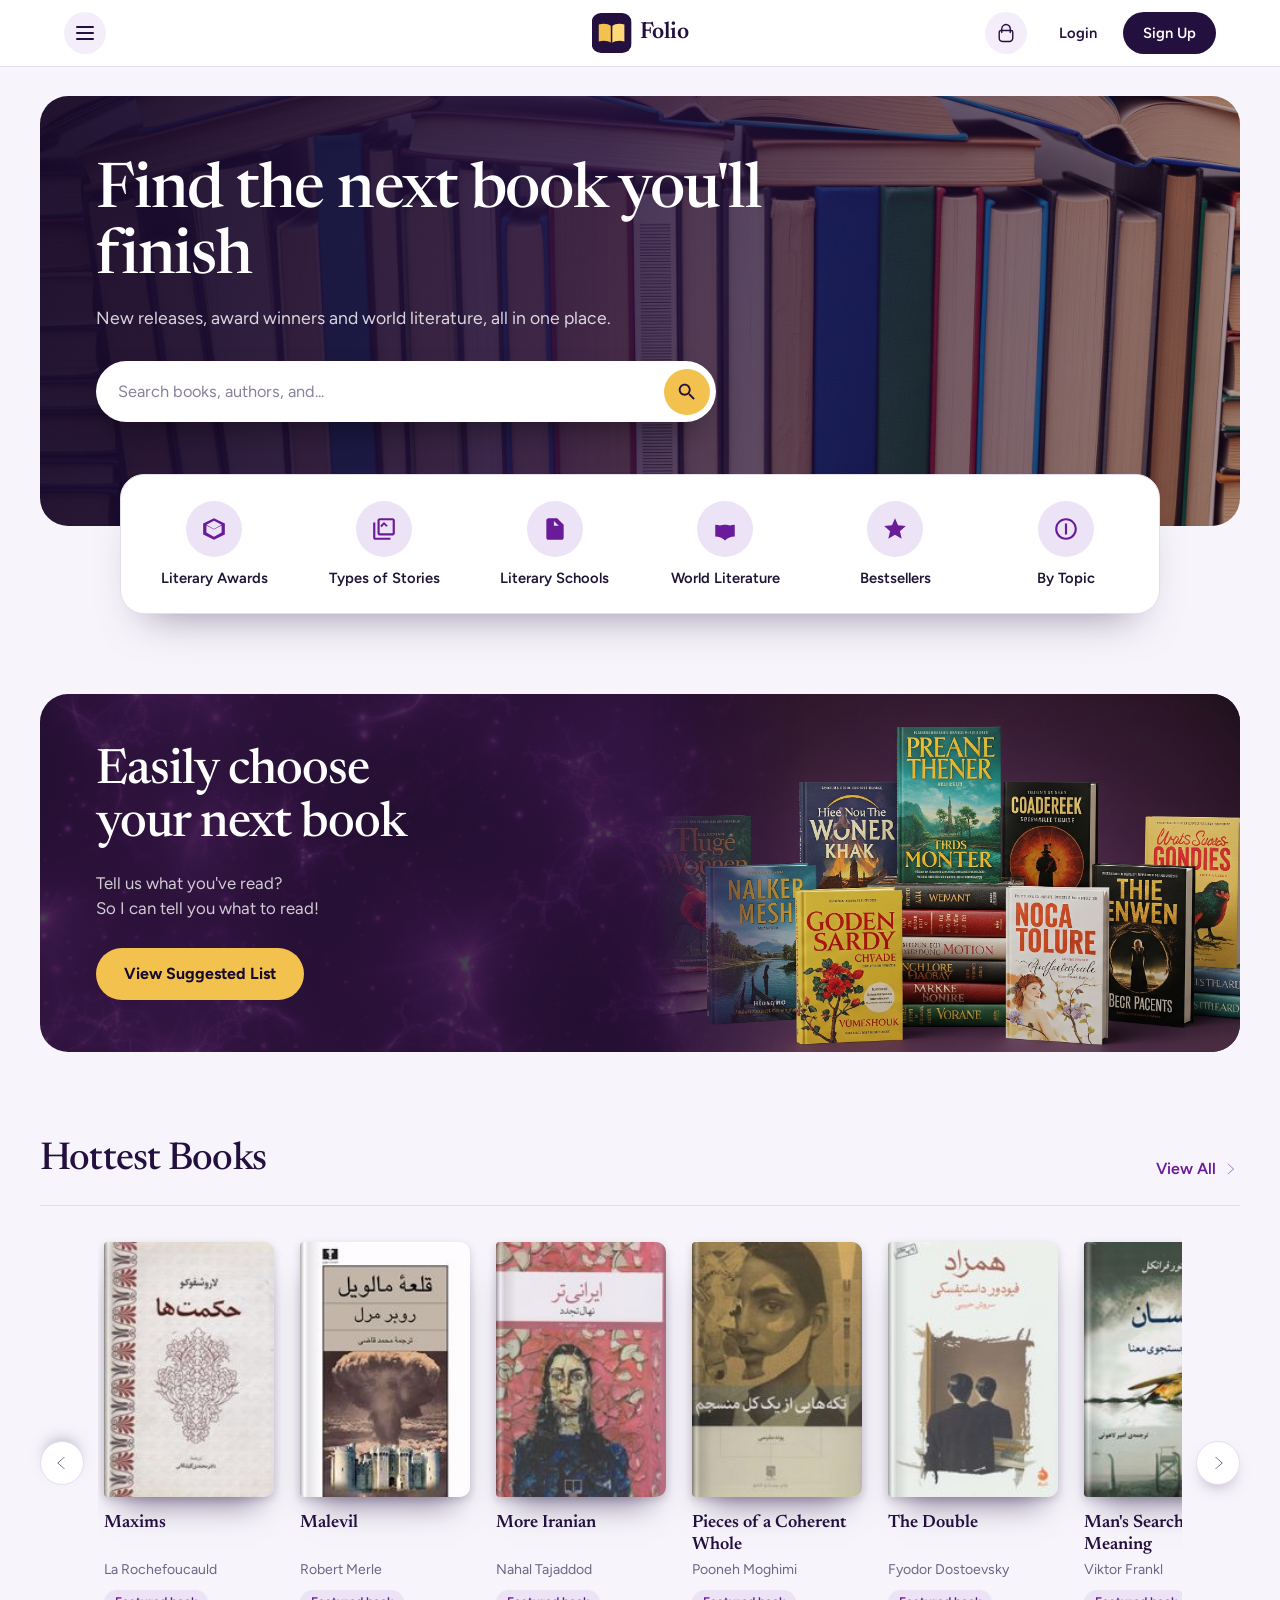
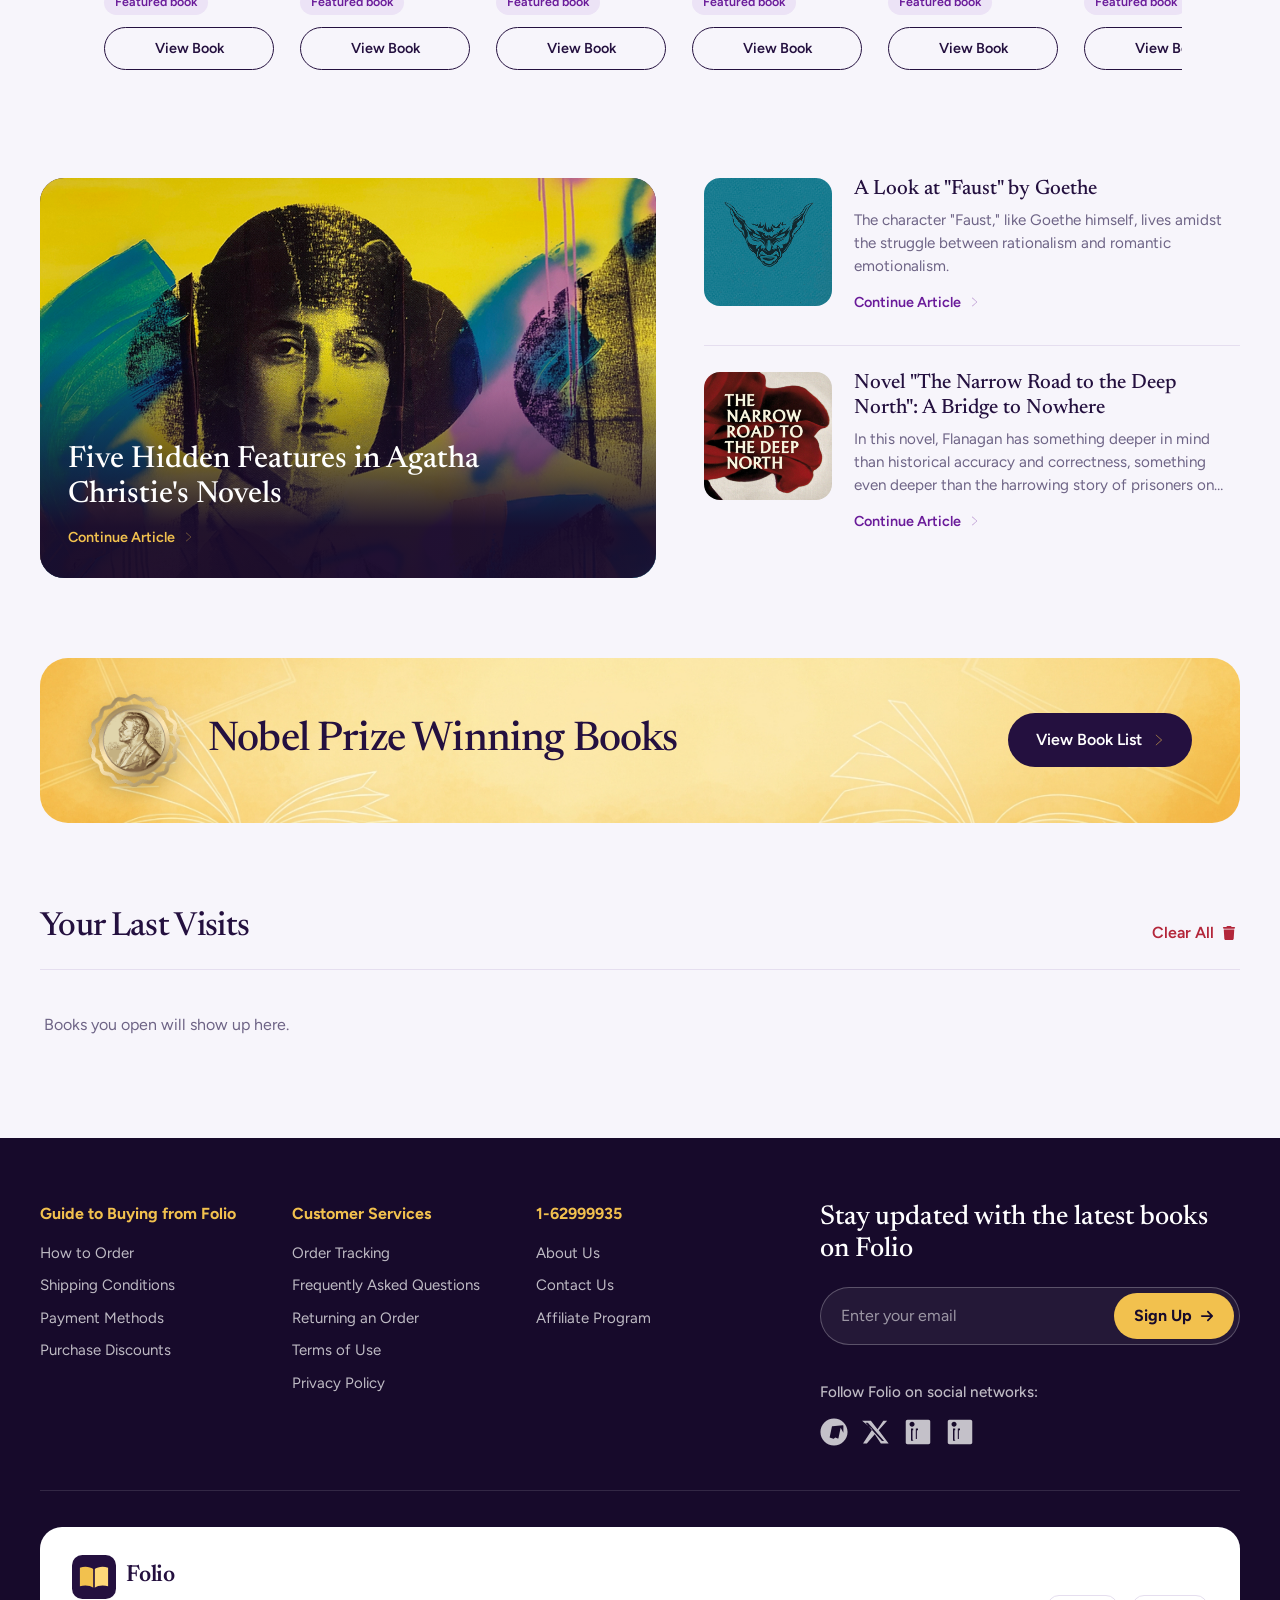
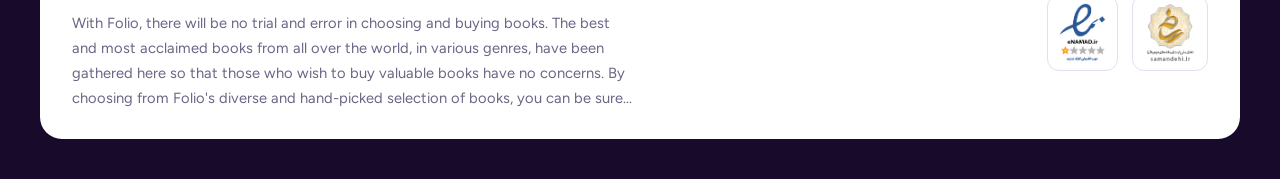
==== commit 3f92cd90: "Replace books API with Open Library, add fallback books, redesign UI" ====
--- a/iran-ketab/index.html
+++ b/iran-ketab/index.html
@@ -603,7 +603,7 @@
                 </div>
             </div>
             <div class="footer-up-right-about">
-                <div class="footer-up-right-about-h2"><h2>021-62999935</h2></div>
+                <div class="footer-up-right-about-h2"><h2>1-62999935</h2></div>
                 <div class="footer-up-right-about-p">
                     <p>About Us</p>
                     <p>Contact Us</p>
